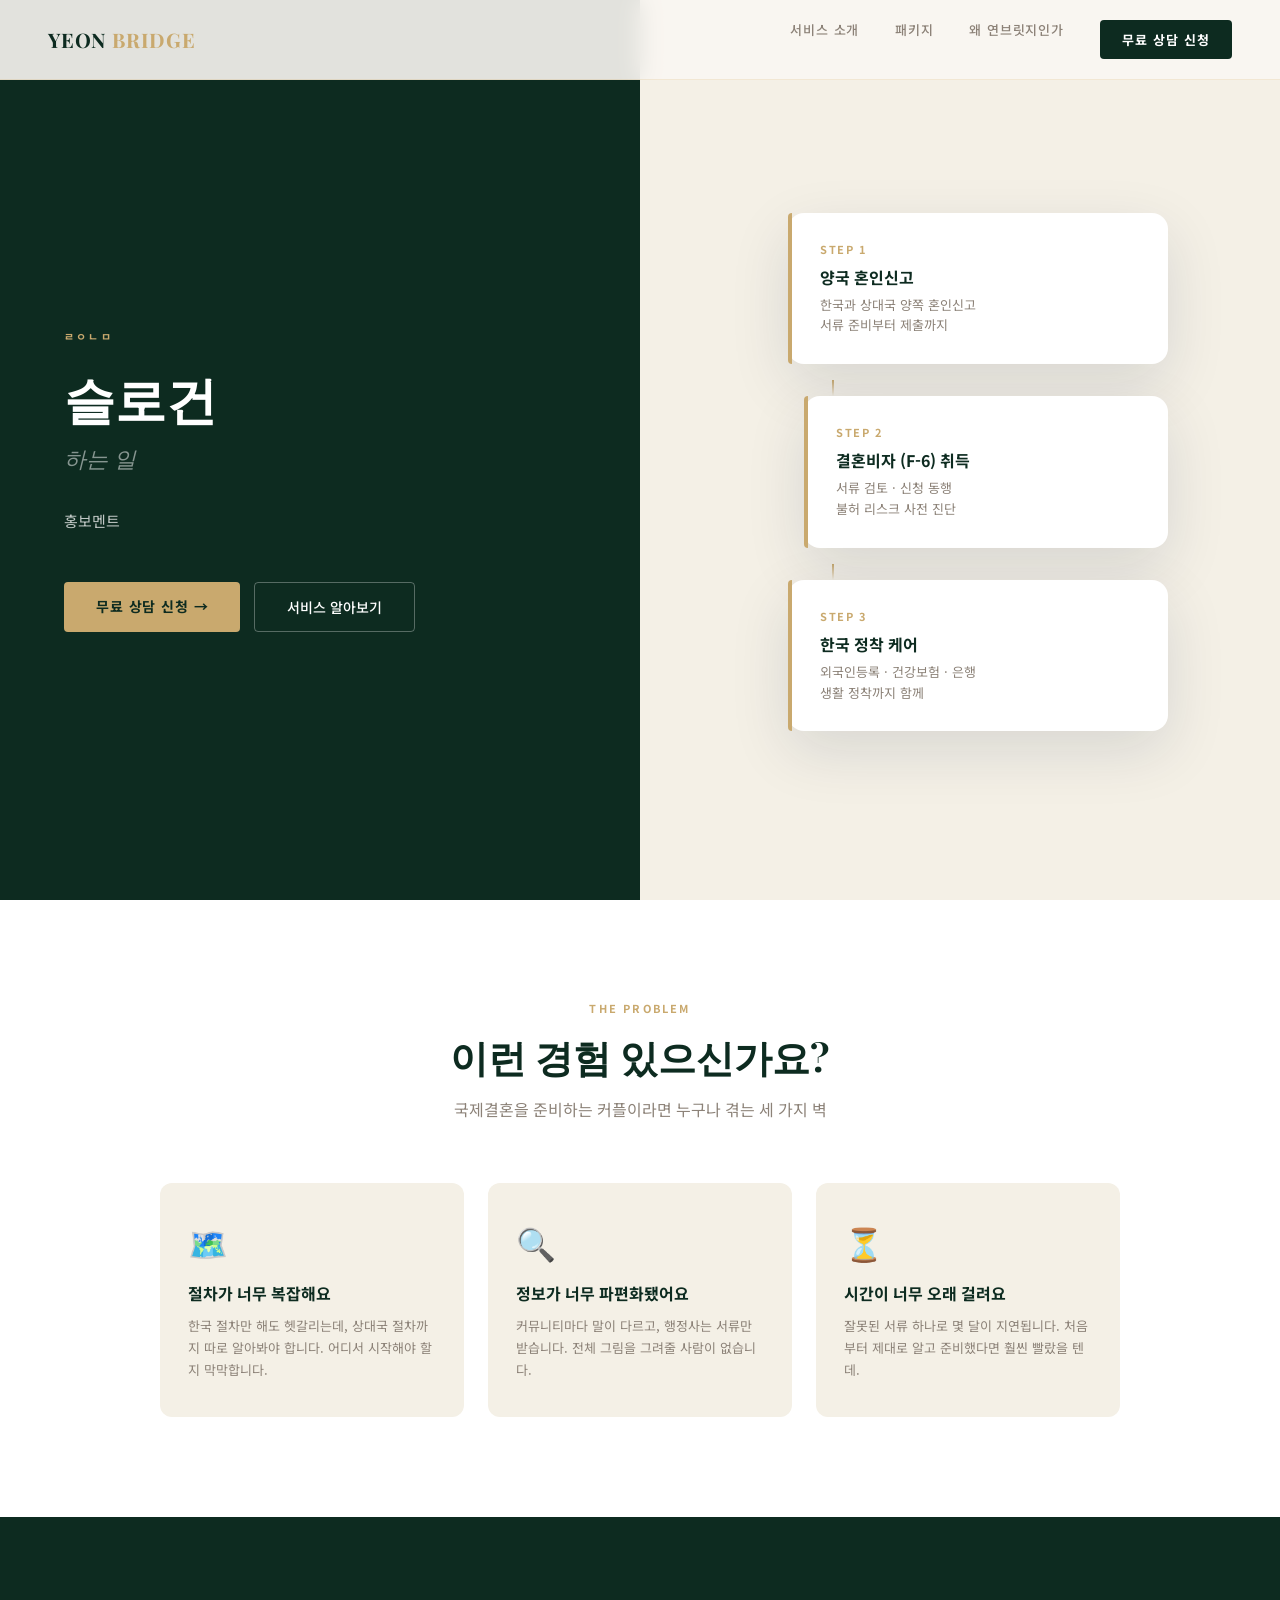
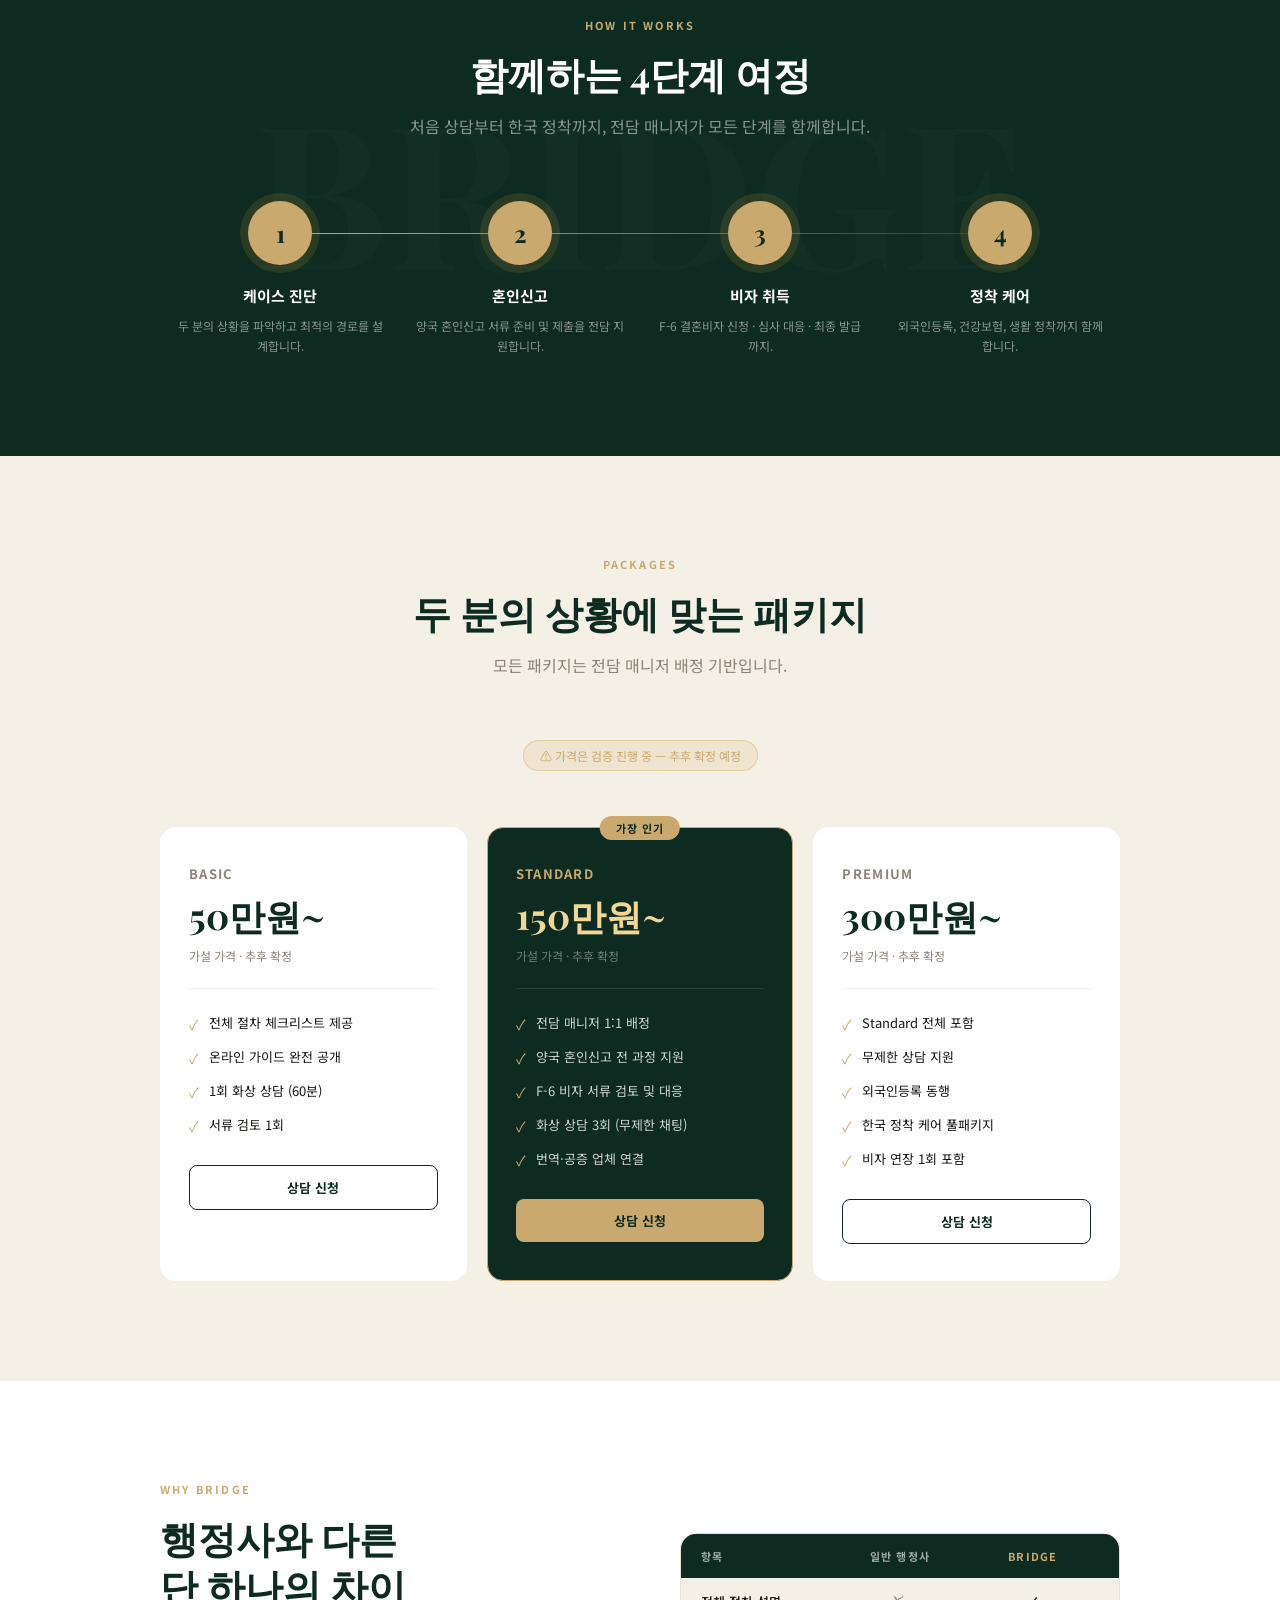
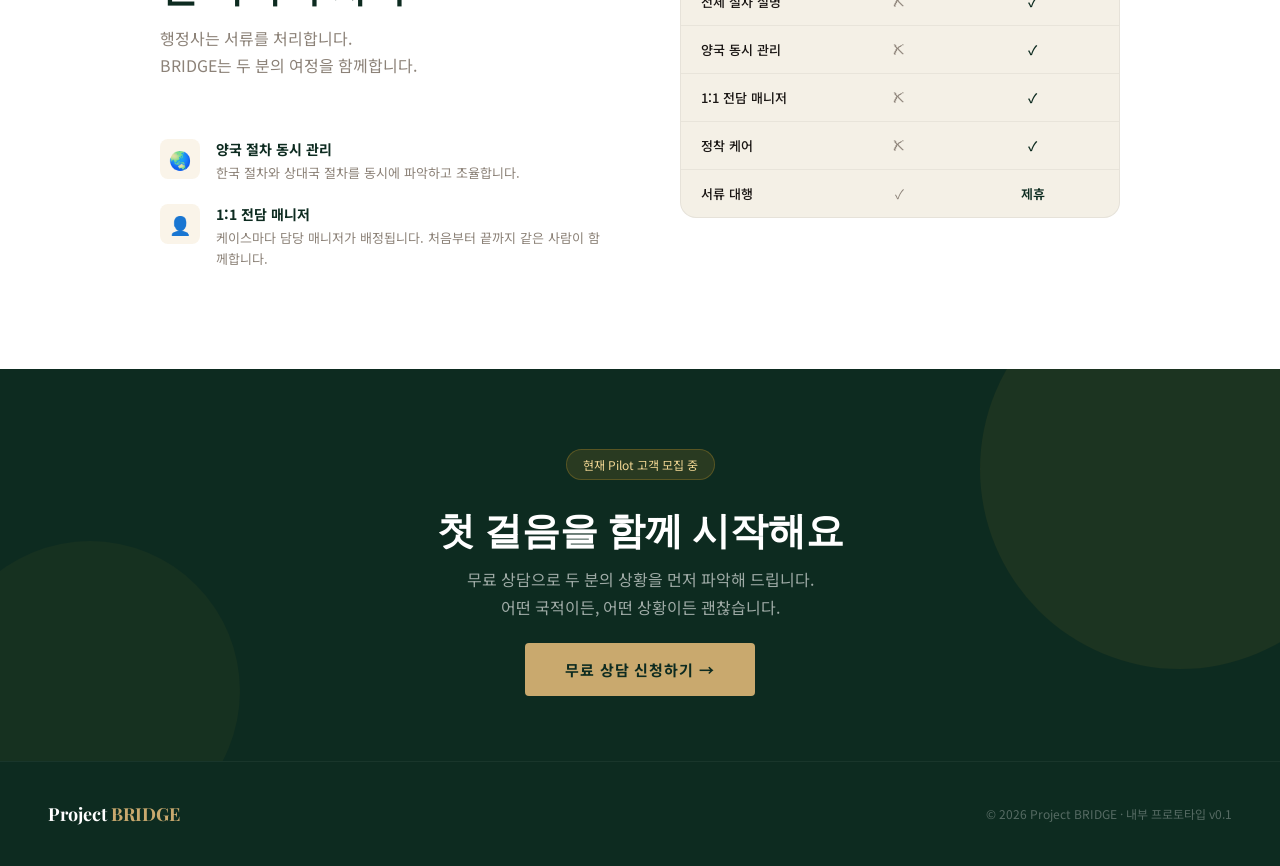
==== index.html @ 75356e78 "Update index.html" ====
<!DOCTYPE html>
<html lang="ko">
<head>
<meta charset="UTF-8">
<meta name="viewport" content="width=device-width, initial-scale=1.0">
<title>Project BRIDGE — 국제커플 결혼 컨시어지</title>
<link rel="preconnect" href="https://fonts.googleapis.com">
<link href="https://fonts.googleapis.com/css2?family=Playfair+Display:ital,wght@0,400;0,700;1,400&family=Noto+Sans+KR:wght@300;400;500;700&display=swap" rel="stylesheet">
<link rel="stylesheet" href="style.css">
</head>
<body>

<!-- NAV -->
<nav>
  <div class="nav-logo">YEON <span>BRIDGE</span></div>
  <div class="nav-links">
    <a href="#how">서비스 소개</a>
    <a href="#packages">패키지</a>
    <a href="#why">왜 연브릿지인가</a>
    <a href="#contact" class="nav-cta">무료 상담 신청</a>
  </div>
</nav>

<!-- HERO -->
<section class="hero">
  <div class="hero-left">
    <div class="hero-eyebrow">ㄹㅇㄴㅁ</div>
    <h1 class="hero-title">
      슬로건<br>
      
    </h1>
    <p class="hero-subtitle">하는 일</p>
    <p class="hero-desc">
      홍보멘트
    </p>
    <div class="hero-btns">
      <a href="#contact" class="btn-primary">무료 상담 신청 →</a>
      <a href="#how" class="btn-secondary">서비스 알아보기</a>
    </div>
  </div>

  <div class="hero-right">
    <div class="hero-visual">
      <div class="card-float fade-up" style="transition-delay:0.3s">
        <div class="card-step">Step 1</div>
        <div class="card-title">양국 혼인신고</div>
        <div class="card-desc">한국과 상대국 양쪽 혼인신고<br>서류 준비부터 제출까지</div>
      </div>
      <div class="connector"></div>
      <div class="card-float fade-up" style="transition-delay:0.5s">
        <div class="card-step">Step 2</div>
        <div class="card-title">결혼비자 (F-6) 취득</div>
        <div class="card-desc">서류 검토 · 신청 동행<br>불허 리스크 사전 진단</div>
      </div>
      <div class="connector"></div>
      <div class="card-float fade-up" style="transition-delay:0.7s">
        <div class="card-step">Step 3</div>
        <div class="card-title">한국 정착 케어</div>
        <div class="card-desc">외국인등록 · 건강보험 · 은행<br>생활 정착까지 함께</div>
      </div>
    </div>
  </div>
</section>

<!-- PAIN POINTS -->
<section class="pain">
  <div class="section-eyebrow">The Problem</div>
  <h2 class="section-title fade-up">이런 경험 있으신가요?</h2>
  <p class="section-sub fade-up">국제결혼을 준비하는 커플이라면 누구나 겪는 세 가지 벽</p>
  <div class="pain-grid">
    <div class="pain-card fade-up">
      <span class="pain-icon">🗺️</span>
      <h3>절차가 너무 복잡해요</h3>
      <p>한국 절차만 해도 헷갈리는데, 상대국 절차까지 따로 알아봐야 합니다. 어디서 시작해야 할지 막막합니다.</p>
    </div>
    <div class="pain-card fade-up" style="transition-delay:0.1s">
      <span class="pain-icon">🔍</span>
      <h3>정보가 너무 파편화됐어요</h3>
      <p>커뮤니티마다 말이 다르고, 행정사는 서류만 받습니다. 전체 그림을 그려줄 사람이 없습니다.</p>
    </div>
    <div class="pain-card fade-up" style="transition-delay:0.2s">
      <span class="pain-icon">⏳</span>
      <h3>시간이 너무 오래 걸려요</h3>
      <p>잘못된 서류 하나로 몇 달이 지연됩니다. 처음부터 제대로 알고 준비했다면 훨씬 빨랐을 텐데.</p>
    </div>
  </div>
</section>

<!-- HOW IT WORKS -->
<section class="how" id="how">
  <div class="how-inner">
    <div class="section-eyebrow" style="text-align:center">How It Works</div>
    <h2 class="section-title fade-up">함께하는 4단계 여정</h2>
    <p class="section-sub fade-up">처음 상담부터 한국 정착까지, 전담 매니저가 모든 단계를 함께합니다.</p>
    <div class="steps">
      <div class="step fade-up">
        <div class="step-num">1</div>
        <h3>케이스 진단</h3>
        <p>두 분의 상황을 파악하고 최적의 경로를 설계합니다.</p>
      </div>
      <div class="step fade-up" style="transition-delay:0.15s">
        <div class="step-num">2</div>
        <h3>혼인신고</h3>
        <p>양국 혼인신고 서류 준비 및 제출을 전담 지원합니다.</p>
      </div>
      <div class="step fade-up" style="transition-delay:0.3s">
        <div class="step-num">3</div>
        <h3>비자 취득</h3>
        <p>F-6 결혼비자 신청 · 심사 대응 · 최종 발급까지.</p>
      </div>
      <div class="step fade-up" style="transition-delay:0.45s">
        <div class="step-num">4</div>
        <h3>정착 케어</h3>
        <p>외국인등록, 건강보험, 생활 정착까지 함께합니다.</p>
      </div>
    </div>
  </div>
</section>

<!-- PACKAGES -->
<section class="packages" id="packages">
  <div class="packages-inner">
    <div class="section-eyebrow" style="text-align:center">Packages</div>
    <h2 class="section-title fade-up">두 분의 상황에 맞는 패키지</h2>
    <p class="section-sub fade-up">모든 패키지는 전담 매니저 배정 기반입니다.</p>
    <div style="text-align:center">
      <span class="pkg-note">⚠️ 가격은 검증 진행 중 — 추후 확정 예정</span>
    </div>
    <div class="pkg-grid">
      <div class="pkg fade-up">
        <div class="pkg-name">Basic</div>
        <div class="pkg-price">50만원~</div>
        <div class="pkg-price-note">가설 가격 · 추후 확정</div>
        <div class="pkg-divider"></div>
        <div class="pkg-feature"><span class="pkg-check">✓</span>전체 절차 체크리스트 제공</div>
        <div class="pkg-feature"><span class="pkg-check">✓</span>온라인 가이드 완전 공개</div>
        <div class="pkg-feature"><span class="pkg-check">✓</span>1회 화상 상담 (60분)</div>
        <div class="pkg-feature"><span class="pkg-check">✓</span>서류 검토 1회</div>
        <a href="#contact" class="pkg-cta pkg-cta-outline">상담 신청</a>
      </div>

      <div class="pkg featured fade-up" style="transition-delay:0.1s">
        <div class="pkg-badge">가장 인기</div>
        <div class="pkg-name">Standard</div>
        <div class="pkg-price" style="color:var(--gold-light)">150만원~</div>
        <div class="pkg-price-note">가설 가격 · 추후 확정</div>
        <div class="pkg-divider"></div>
        <div class="pkg-feature"><span class="pkg-check">✓</span>전담 매니저 1:1 배정</div>
        <div class="pkg-feature"><span class="pkg-check">✓</span>양국 혼인신고 전 과정 지원</div>
        <div class="pkg-feature"><span class="pkg-check">✓</span>F-6 비자 서류 검토 및 대응</div>
        <div class="pkg-feature"><span class="pkg-check">✓</span>화상 상담 3회 (무제한 채팅)</div>
        <div class="pkg-feature"><span class="pkg-check">✓</span>번역·공증 업체 연결</div>
        <a href="#contact" class="pkg-cta pkg-cta-solid">상담 신청</a>
      </div>

      <div class="pkg fade-up" style="transition-delay:0.2s">
        <div class="pkg-name">Premium</div>
        <div class="pkg-price">300만원~</div>
        <div class="pkg-price-note">가설 가격 · 추후 확정</div>
        <div class="pkg-divider"></div>
        <div class="pkg-feature"><span class="pkg-check">✓</span>Standard 전체 포함</div>
        <div class="pkg-feature"><span class="pkg-check">✓</span>무제한 상담 지원</div>
        <div class="pkg-feature"><span class="pkg-check">✓</span>외국인등록 동행</div>
        <div class="pkg-feature"><span class="pkg-check">✓</span>한국 정착 케어 풀패키지</div>
        <div class="pkg-feature"><span class="pkg-check">✓</span>비자 연장 1회 포함</div>
        <a href="#contact" class="pkg-cta pkg-cta-outline">상담 신청</a>
      </div>
    </div>
  </div>
</section>

<!-- WHY BRIDGE -->
<section class="why" id="why">
  <div class="why-inner">
    <div class="why-text">
      <div class="section-eyebrow">Why BRIDGE</div>
      <h2 class="section-title fade-up">행정사와 다른<br>단 하나의 차이</h2>
      <p class="section-sub fade-up">행정사는 서류를 처리합니다.<br>BRIDGE는 두 분의 여정을 함께합니다.</p>
      <div class="why-points">
        <div class="why-point fade-up">

          <div>
            <h4></h4>
            <p></p>
          </div>
        </div>
        <div class="why-point fade-up" style="transition-delay:0.1s">
          <div class="why-point-icon">🌏</div>
          <div>
            <h4>양국 절차 동시 관리</h4>
            <p>한국 절차와 상대국 절차를 동시에 파악하고 조율합니다.</p>
          </div>
        </div>
        <div class="why-point fade-up" style="transition-delay:0.2s">
          <div class="why-point-icon">👤</div>
          <div>
            <h4>1:1 전담 매니저</h4>
            <p>케이스마다 담당 매니저가 배정됩니다. 처음부터 끝까지 같은 사람이 함께합니다.</p>
          </div>
        </div>
      </div>
    </div>

    <div class="why-visual fade-up">
      <div class="compare-table">
        <div class="compare-header">
          <span>항목</span>
          <span>일반 행정사</span>
          <span>BRIDGE</span>
        </div>
        <div class="compare-row">
          <span>전체 절차 설명</span>
          <span class="icon-no">✗</span>
          <span class="icon-yes">✓</span>
        </div>
        <div class="compare-row">
          <span>양국 동시 관리</span>
          <span class="icon-no">✗</span>
          <span class="icon-yes">✓</span>
        </div>
        <div class="compare-row">
          <span>1:1 전담 매니저</span>
          <span class="icon-no">✗</span>
          <span class="icon-yes">✓</span>
        </div>
        <div class="compare-row">
          <span>정착 케어</span>
          <span class="icon-no">✗</span>
          <span class="icon-yes">✓</span>
        </div>
        <div class="compare-row">
          <span>서류 대행</span>
          <span class="icon-yes">✓</span>
          <span class="icon-partial">제휴</span>
        </div>

        </div>
      </div>
    </div>
  </div>
</section>

<!-- CTA BANNER -->
<section class="cta-banner" id="contact">
  <span class="cta-note">현재 Pilot 고객 모집 중</span>
  <h2 class="section-title fade-up">첫 걸음을 함께 시작해요</h2>
  <p class="section-sub fade-up" style="margin-bottom:36px">무료 상담으로 두 분의 상황을 먼저 파악해 드립니다.<br>어떤 국적이든, 어떤 상황이든 괜찮습니다.</p>
  <a href="ai.html" class="btn-primary">무료 상담 신청하기 →</a>
</section>

<!-- FOOTER -->
<footer>
  <div class="footer-logo">Project <span>BRIDGE</span></div>
  <div class="footer-copy">© 2026 Project BRIDGE · 내부 프로토타입 v0.1</div>
</footer>

<script src="main.js"></script>
</body>
</html>
---- style.css ----
:root {
  --navy: #0D2B20;
  --blue: #1A4B8C;
  --gold: #C9A96E;
  --gold-light: #F2D794;
  --cream: #F4F0E6;
  --warm-gray: #8C8278;
  --text: #1A1614;
  --white: #FFFFFF;
}

*, *::before, *::after { margin: 0; padding: 0; box-sizing: border-box; }

html { scroll-behavior: smooth; }

body {
  font-family: 'Noto Sans KR', sans-serif;
  background: var(--cream);
  color: var(--text);
  overflow-x: hidden;
}

/* ── NAV ─────────────────────────────────────── */
nav {
  position: fixed; top: 0; left: 0; right: 0; z-index: 100;
  display: flex; align-items: center; justify-content: space-between;
  padding: 20px 48px;
  background: rgba(250,247,242,0.9);
  backdrop-filter: blur(12px);
  border-bottom: 1px solid rgba(200,149,42,0.15);
  animation: fadeDown 0.8s ease both;
}
.nav-logo {
  font-family: 'Playfair Display', serif;
  font-size: 20px;
  font-weight: 700;
  color: var(--navy);
  letter-spacing: 0.04em;
}
.nav-logo span { color: var(--gold); }
.nav-links { display: flex; gap: 36px; }
.nav-links a {
  font-size: 13px;
  font-weight: 500;
  color: var(--warm-gray);
  text-decoration: none;
  letter-spacing: 0.06em;
  transition: color 0.2s;
}
.nav-links a:hover { color: var(--navy); }
.nav-cta {
  background: var(--navy);
  color: var(--white) !important;
  padding: 10px 22px;
  border-radius: 4px;
  font-size: 13px !important;
  font-weight: 700 !important;
  letter-spacing: 0.08em !important;
  text-decoration: none;
  transition: background 0.2s, transform 0.2s !important;
}
.nav-cta:hover { background: var(--blue) !important; transform: translateY(-1px); }

/* ── HERO ─────────────────────────────────────── */
.hero {
  min-height: 100vh;
  display: grid;
  grid-template-columns: 1fr 1fr;
  position: relative;
  overflow: hidden;
}
.hero-left {
  background: var(--navy);
  padding: 140px 64px 80px;
  display: flex;
  flex-direction: column;
  justify-content: center;
  position: relative;
  animation: fadeLeft 1s ease 0.2s both;
}
.hero-left::after {
  content: '';
  position: absolute;
  top: 0; bottom: 0; right: -60px;
  width: 120px;
  background: var(--navy);
  clip-path: polygon(0 0, 0 100%, 50% 100%, 100% 50%, 50% 0);
  z-index: 2;
}
.hero-eyebrow {
  font-size: 11px;
  font-weight: 700;
  letter-spacing: 0.2em;
  color: var(--gold);
  text-transform: uppercase;
  margin-bottom: 24px;
}
.hero-title {
  font-family: 'Playfair Display', serif;
  font-size: clamp(36px, 4vw, 54px);
  font-weight: 700;
  color: var(--white);
  line-height: 1.2;
  margin-bottom: 12px;
}
.hero-title em { font-style: italic; color: var(--gold-light); }
.hero-subtitle {
  font-family: 'Playfair Display', serif;
  font-size: clamp(16px, 2vw, 22px);
  font-style: italic;
  color: rgba(255,255,255,0.5);
  margin-bottom: 32px;
  line-height: 1.5;
}
.hero-desc {
  font-size: 15px;
  color: rgba(255,255,255,0.75);
  line-height: 1.8;
  max-width: 420px;
  margin-bottom: 48px;
}
.hero-btns { display: flex; gap: 14px; flex-wrap: wrap; }
.btn-primary {
  background: var(--gold);
  color: var(--navy);
  padding: 14px 32px;
  border-radius: 4px;
  font-size: 14px;
  font-weight: 700;
  letter-spacing: 0.06em;
  text-decoration: none;
  transition: background 0.2s, transform 0.2s;
}
.btn-primary:hover { background: var(--gold-light); transform: translateY(-2px); }
.btn-secondary {
  border: 1px solid rgba(255,255,255,0.3);
  color: var(--white);
  padding: 14px 32px;
  border-radius: 4px;
  font-size: 14px;
  font-weight: 500;
  text-decoration: none;
  transition: border-color 0.2s, background 0.2s;
}
.btn-secondary:hover { border-color: var(--gold); background: rgba(200,149,42,0.08); }
.hero-right {
  background: var(--cream);
  display: flex;
  align-items: center;
  justify-content: center;
  padding: 140px 64px 80px 100px;
  position: relative;
  animation: fadeRight 1s ease 0.4s both;
}
.hero-visual { position: relative; width: 100%; max-width: 380px; }
.card-float {
  background: var(--white);
  border-radius: 16px;
  padding: 28px 32px;
  box-shadow: 0 20px 60px rgba(15,36,64,0.12);
  margin-bottom: 16px;
  position: relative;
}
.card-float::before {
  content: '';
  position: absolute;
  left: 0; top: 0; bottom: 0;
  width: 4px;
  border-radius: 16px 0 0 16px;
  background: var(--gold);
}
.card-step {
  font-size: 11px;
  font-weight: 700;
  letter-spacing: 0.15em;
  color: var(--gold);
  text-transform: uppercase;
  margin-bottom: 8px;
}
.card-title { font-size: 16px; font-weight: 700; color: var(--navy); margin-bottom: 6px; }
.card-desc { font-size: 13px; color: var(--warm-gray); line-height: 1.6; }
.card-float:nth-child(2) { margin-left: 32px; }
.card-float:nth-child(3) { margin-left: 16px; }
.connector {
  width: 2px; height: 16px;
  background: linear-gradient(to bottom, var(--gold), transparent);
  margin: 0 0 0 44px;
}

/* ── PAIN ─────────────────────────────────────── */
.pain { background: var(--white); padding: 100px 48px; text-align: center; }
.section-eyebrow {
  font-size: 11px;
  font-weight: 700;
  letter-spacing: 0.2em;
  color: var(--gold);
  text-transform: uppercase;
  margin-bottom: 16px;
}
.section-title {
  font-family: 'Playfair Display', serif;
  font-size: clamp(28px, 3vw, 42px);
  font-weight: 700;
  color: var(--navy);
  margin-bottom: 16px;
  line-height: 1.25;
}
.section-sub {
  font-size: 16px;
  color: var(--warm-gray);
  max-width: 560px;
  margin: 0 auto 60px;
  line-height: 1.7;
}
.pain-grid {
  display: grid;
  grid-template-columns: repeat(3, 1fr);
  gap: 24px;
  max-width: 960px;
  margin: 0 auto;
}
.pain-card {
  background: var(--cream);
  border-radius: 12px;
  padding: 36px 28px;
  text-align: left;
  position: relative;
  overflow: hidden;
  transition: transform 0.3s, box-shadow 0.3s;
}
.pain-card:hover { transform: translateY(-4px); box-shadow: 0 16px 40px rgba(15,36,64,0.1); }
.pain-icon { font-size: 32px; margin-bottom: 16px; display: block; }
.pain-card h3 { font-size: 16px; font-weight: 700; color: var(--navy); margin-bottom: 10px; }
.pain-card p { font-size: 13px; color: var(--warm-gray); line-height: 1.7; }

/* ── HOW ─────────────────────────────────────── */
.how { background: var(--navy); padding: 100px 48px; position: relative; overflow: hidden; }
.how::before {
  content: 'BRIDGE';
  position: absolute;
  font-family: 'Playfair Display', serif;
  font-size: 200px;
  font-weight: 700;
  color: rgba(255,255,255,0.025);
  top: 50%; left: 50%;
  transform: translate(-50%, -50%);
  white-space: nowrap;
  pointer-events: none;
}
.how-inner { max-width: 960px; margin: 0 auto; }
.how .section-eyebrow { color: var(--gold); }
.how .section-title { color: var(--white); text-align: center; }
.how .section-sub { color: rgba(255,255,255,0.5); text-align: center; }
.steps {
  display: grid;
  grid-template-columns: repeat(4, 1fr);
  gap: 0;
  position: relative;
  margin-top: 60px;
}
.steps::before {
  content: '';
  position: absolute;
  top: 32px;
  left: calc(12.5% + 20px);
  right: calc(12.5% + 20px);
  height: 1px;
  background: linear-gradient(to right, var(--gold), rgba(200,149,42,0.2));
}
.step { text-align: center; padding: 0 16px; position: relative; }
.step-num {
  width: 64px; height: 64px;
  border-radius: 50%;
  background: var(--gold);
  color: var(--navy);
  font-family: 'Playfair Display', serif;
  font-size: 24px;
  font-weight: 700;
  display: flex; align-items: center; justify-content: center;
  margin: 0 auto 20px;
  position: relative; z-index: 1;
  box-shadow: 0 0 0 8px rgba(200,149,42,0.15);
}
.step h3 { font-size: 15px; font-weight: 700; color: var(--white); margin-bottom: 10px; }
.step p { font-size: 12px; color: rgba(255,255,255,0.5); line-height: 1.7; }

/* ── PACKAGES ─────────────────────────────────── */
.packages { background: var(--cream); padding: 100px 48px; }
.packages-inner { max-width: 960px; margin: 0 auto; }
.packages .section-title { text-align: center; }
.packages .section-sub { text-align: center; }
.pkg-note {
  display: inline-block;
  background: rgba(200,149,42,0.12);
  border: 1px solid rgba(200,149,42,0.3);
  color: var(--gold);
  font-size: 12px;
  padding: 6px 16px;
  border-radius: 100px;
  margin-bottom: 40px;
}
.pkg-grid { display: grid; grid-template-columns: repeat(3, 1fr); gap: 20px; margin-top: 16px; }
.pkg {
  background: var(--white);
  border-radius: 16px;
  padding: 36px 28px;
  position: relative;
  border: 1.5px solid transparent;
  transition: transform 0.3s, box-shadow 0.3s;
}
.pkg:hover { transform: translateY(-4px); box-shadow: 0 20px 48px rgba(15,36,64,0.1); }
.pkg.featured { border-color: var(--gold); background: var(--navy); }
.pkg-badge {
  position: absolute; top: -12px; left: 50%; transform: translateX(-50%);
  background: var(--gold); color: var(--navy);
  font-size: 11px; font-weight: 700; letter-spacing: 0.1em;
  padding: 4px 16px; border-radius: 100px;
}
.pkg-name { font-size: 13px; font-weight: 700; letter-spacing: 0.1em; text-transform: uppercase; color: var(--warm-gray); margin-bottom: 8px; }
.pkg.featured .pkg-name { color: var(--gold); }
.pkg-price { font-family: 'Playfair Display', serif; font-size: 36px; font-weight: 700; color: var(--navy); margin-bottom: 4px; }
.pkg.featured .pkg-price { color: var(--white); }
.pkg-price-note { font-size: 12px; color: var(--warm-gray); margin-bottom: 24px; }
.pkg.featured .pkg-price-note { color: rgba(255,255,255,0.4); }
.pkg-divider { height: 1px; background: rgba(0,0,0,0.06); margin-bottom: 24px; }
.pkg.featured .pkg-divider { background: rgba(255,255,255,0.1); }
.pkg-feature { display: flex; align-items: flex-start; gap: 10px; margin-bottom: 12px; font-size: 13px; color: var(--text); line-height: 1.5; }
.pkg.featured .pkg-feature { color: rgba(255,255,255,0.8); }
.pkg-check { color: var(--gold); font-size: 14px; flex-shrink: 0; margin-top: 1px; }
.pkg-cta {
  display: block; text-align: center; margin-top: 28px; padding: 12px;
  border-radius: 8px; font-size: 13px; font-weight: 700; text-decoration: none; transition: 0.2s;
}
.pkg-cta-outline { border: 1.5px solid var(--navy); color: var(--navy); }
.pkg-cta-outline:hover { background: var(--navy); color: var(--white); }
.pkg-cta-solid { background: var(--gold); color: var(--navy); }
.pkg-cta-solid:hover { background: var(--gold-light); }

/* ── WHY ─────────────────────────────────────── */
.why { background: var(--white); padding: 100px 48px; }
.why-inner { max-width: 960px; margin: 0 auto; display: grid; grid-template-columns: 1fr 1fr; gap: 80px; align-items: center; }
.why-text .section-title { text-align: left; margin-bottom: 16px; }
.why-text .section-sub { text-align: left; margin: 0 0 36px; }
.why-points { display: flex; flex-direction: column; gap: 20px; }
.why-point { display: flex; gap: 16px; align-items: flex-start; }
.why-point-icon {
  width: 40px; height: 40px; border-radius: 8px;
  background: rgba(200,149,42,0.1);
  display: flex; align-items: center; justify-content: center;
  font-size: 18px; flex-shrink: 0;
}
.why-point h4 { font-size: 14px; font-weight: 700; color: var(--navy); margin-bottom: 4px; }
.why-point p { font-size: 13px; color: var(--warm-gray); line-height: 1.6; }
.compare-table { background: var(--cream); border-radius: 16px; overflow: hidden; border: 1px solid rgba(0,0,0,0.06); }
.compare-header { display: grid; grid-template-columns: 1fr 1fr 1fr; background: var(--navy); padding: 14px 20px; }
.compare-header span { font-size: 11px; font-weight: 700; letter-spacing: 0.1em; text-transform: uppercase; color: rgba(255,255,255,0.6); text-align: center; }
.compare-header span:first-child { text-align: left; }
.compare-header span:last-child { color: var(--gold); }
.compare-row { display: grid; grid-template-columns: 1fr 1fr 1fr; padding: 14px 20px; border-bottom: 1px solid rgba(0,0,0,0.05); font-size: 13px; transition: background 0.2s; }
.compare-row:hover { background: rgba(200,149,42,0.04); }
.compare-row:last-child { border-bottom: none; }
.compare-row span { text-align: center; color: var(--warm-gray); }
.compare-row span:first-child { text-align: left; color: var(--text); font-weight: 500; }
.compare-row span:last-child { color: var(--navy); font-weight: 600; }
.icon-yes { color: #16A34A; }
.icon-no { color: #DC2626; }
.icon-partial { color: var(--gold); }

/* ── CTA BANNER ─────────────────────────────── */
.cta-banner {
  background: linear-gradient(135deg, var(--navy) 0%, var(--navy) 100%);
  padding: 80px 48px; text-align: center;
  position: relative; overflow: hidden;
}
.cta-banner::before {
  content: '';
  position: absolute; top: -100px; right: -100px;
  width: 400px; height: 400px; border-radius: 50%;
  background: rgba(200,149,42,0.08);
}
.cta-banner::after {
  content: '';
  position: absolute; bottom: -80px; left: -60px;
  width: 300px; height: 300px; border-radius: 50%;
  background: rgba(200,149,42,0.05);
}
.cta-banner .section-title { color: var(--white); margin-bottom: 14px; }
.cta-banner .section-sub { color: rgba(255,255,255,0.6); }
.cta-note {
  display: inline-block;
  background: rgba(200,149,42,0.15);
  border: 1px solid rgba(200,149,42,0.3);
  color: var(--gold-light);
  font-size: 12px; padding: 6px 16px; border-radius: 100px; margin-bottom: 24px;
}
.cta-banner .btn-primary { font-size: 15px; padding: 16px 40px; position: relative; z-index: 1; }

/* ── FOOTER ─────────────────────────────────── */
footer {
  background: var(--navy); padding: 40px 48px;
  display: flex; align-items: center; justify-content: space-between;
  border-top: 1px solid rgba(255,255,255,0.05);
}
.footer-logo { font-family: 'Playfair Display', serif; font-size: 18px; font-weight: 700; color: var(--white); }
.footer-logo span { color: var(--gold); }
.footer-copy { font-size: 12px; color: rgba(255,255,255,0.3); }

/* ── ANIMATIONS ─────────────────────────────── */
@keyframes fadeDown {
  from { opacity: 0; transform: translateY(-16px); }
  to { opacity: 1; transform: translateY(0); }
}
@keyframes fadeLeft {
  from { opacity: 0; transform: translateX(-24px); }
  to { opacity: 1; transform: translateX(0); }
}
@keyframes fadeRight {
  from { opacity: 0; transform: translateX(24px); }
  to { opacity: 1; transform: translateX(0); }
}
.fade-up {
  opacity: 0;
  transform: translateY(24px);
  transition: opacity 0.7s ease, transform 0.7s ease;
}
.fade-up.visible { opacity: 1; transform: translateY(0); }

/* ── RESPONSIVE ─────────────────────────────── */
@media (max-width: 900px) {
  nav { padding: 16px 24px; }
  .nav-links { display: none; }
  .hero { grid-template-columns: 1fr; }
  .hero-left { padding: 120px 32px 60px; }
  .hero-left::after { display: none; }
  .hero-right { padding: 40px 32px 60px; }
  .pain-grid, .pkg-grid { grid-template-columns: 1fr; }
  .steps { grid-template-columns: 1fr 1fr; gap: 32px; }
  .steps::before { display: none; }
  .why-inner { grid-template-columns: 1fr; gap: 48px; }
  footer { flex-direction: column; gap: 12px; text-align: center; }
}
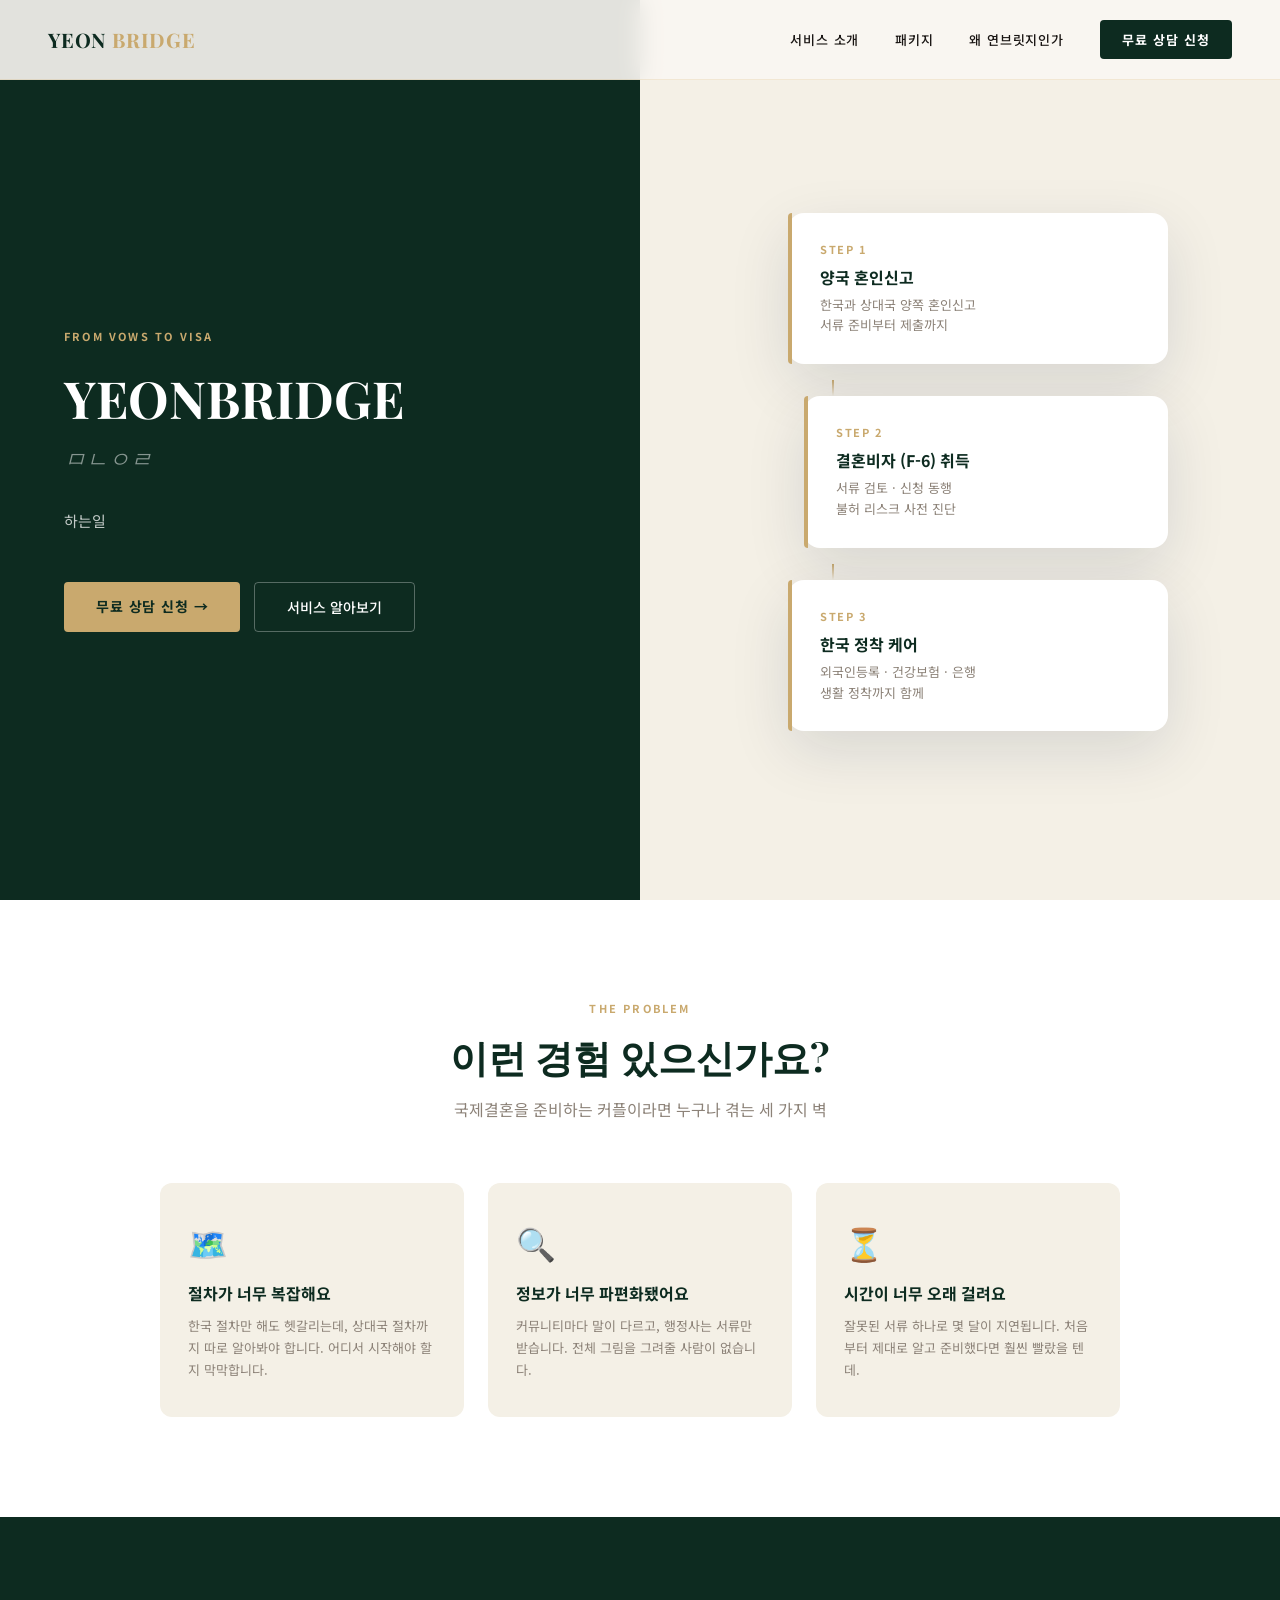
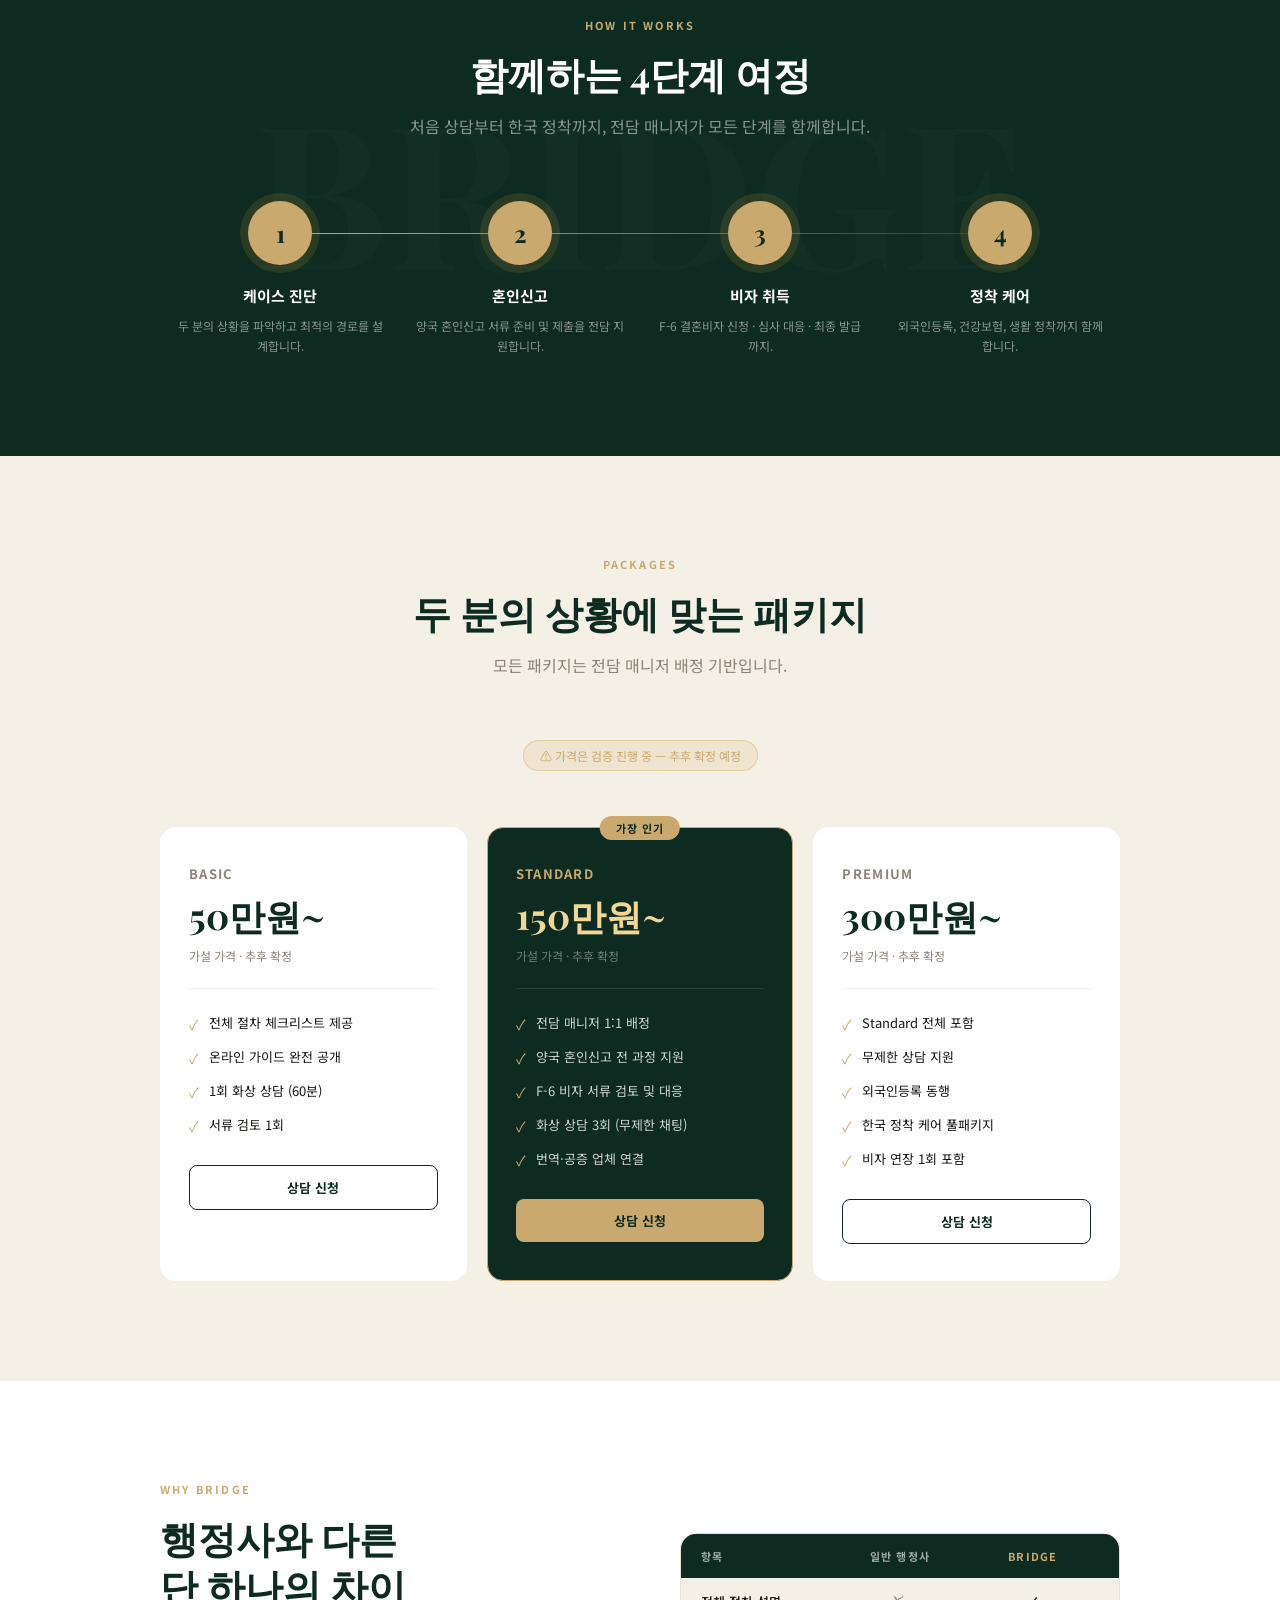
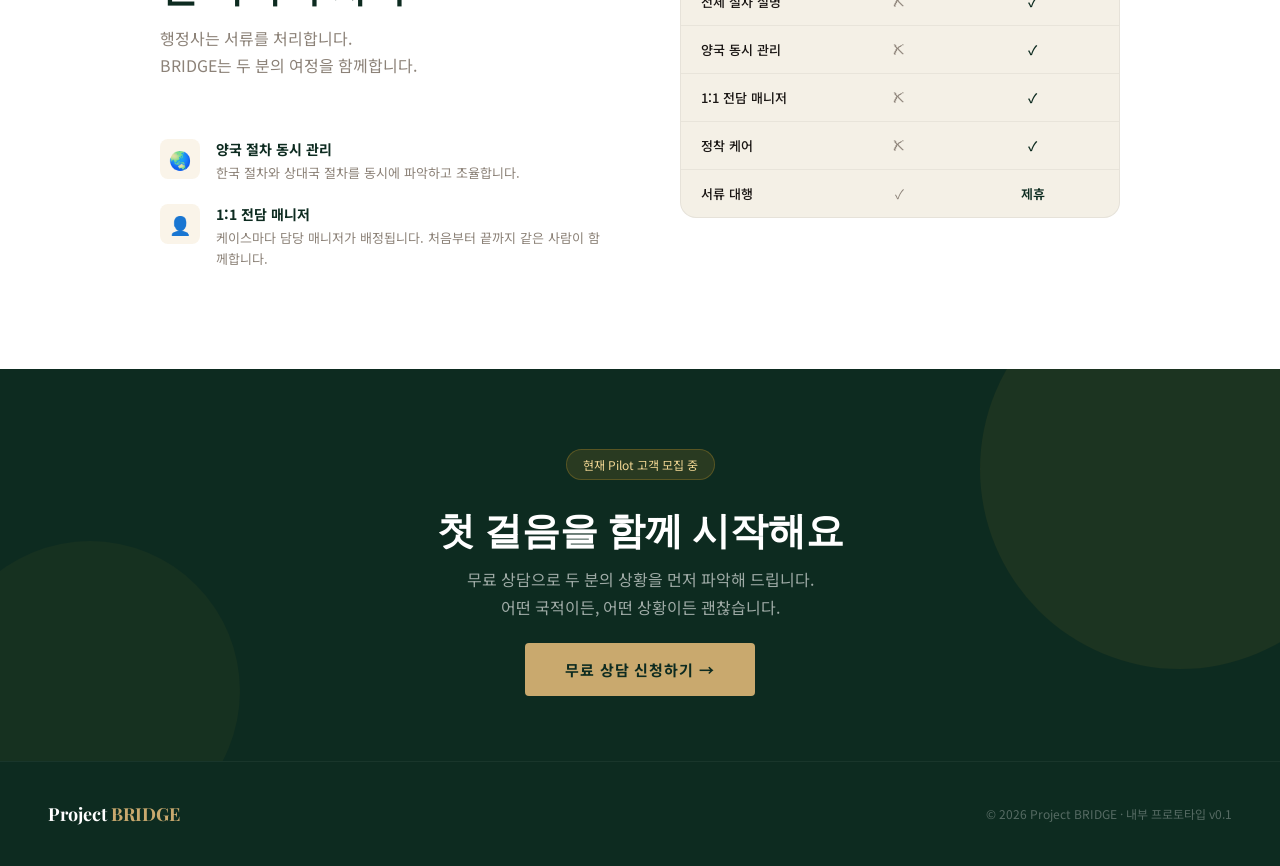
==== commit 7b287251: "Update index.html" ====
--- a/index.html
+++ b/index.html
@@ -24,14 +24,14 @@
 <!-- HERO -->
 <section class="hero">
   <div class="hero-left">
-    <div class="hero-eyebrow">ㄹㅇㄴㅁ</div>
+    <div class="hero-eyebrow">from Vows to Visa</div>
     <h1 class="hero-title">
-      슬로건<br>
+      YEONBRIDGE<br>
       
     </h1>
-    <p class="hero-subtitle">하는 일</p>
+    <p class="hero-subtitle">ㅁㄴㅇㄹ</p>
     <p class="hero-desc">
-      홍보멘트
+      하는일
     </p>
     <div class="hero-btns">
       <a href="#contact" class="btn-primary">무료 상담 신청 →</a>
@@ -245,7 +245,7 @@
   <span class="cta-note">현재 Pilot 고객 모집 중</span>
   <h2 class="section-title fade-up">첫 걸음을 함께 시작해요</h2>
   <p class="section-sub fade-up" style="margin-bottom:36px">무료 상담으로 두 분의 상황을 먼저 파악해 드립니다.<br>어떤 국적이든, 어떤 상황이든 괜찮습니다.</p>
-  <a href="ai.html" class="btn-primary">무료 상담 신청하기 →</a>
+  <a href="navigator.html" class="btn-primary">무료 상담 신청하기 →</a>
 </section>
 
 <!-- FOOTER -->
--- a/style.css
+++ b/style.css
@@ -38,11 +38,15 @@
   letter-spacing: 0.04em;
 }
 .nav-logo span { color: var(--gold); }
-.nav-links { display: flex; gap: 36px; }
+.nav-links {
+  display: flex;
+  gap: 36px;
+  align-items: center;
+}
 .nav-links a {
   font-size: 13px;
   font-weight: 500;
-  color: var(--warm-gray);
+  color: var(--text);
   text-decoration: none;
   letter-spacing: 0.06em;
   transition: color 0.2s;
@@ -59,7 +63,7 @@
   text-decoration: none;
   transition: background 0.2s, transform 0.2s !important;
 }
-.nav-cta:hover { background: var(--blue) !important; transform: translateY(-1px); }
+.nav-cta:hover { background: var(--navy) !important; transform: translateY(-1px); }
 
 /* ── HERO ─────────────────────────────────────── */
 .hero {
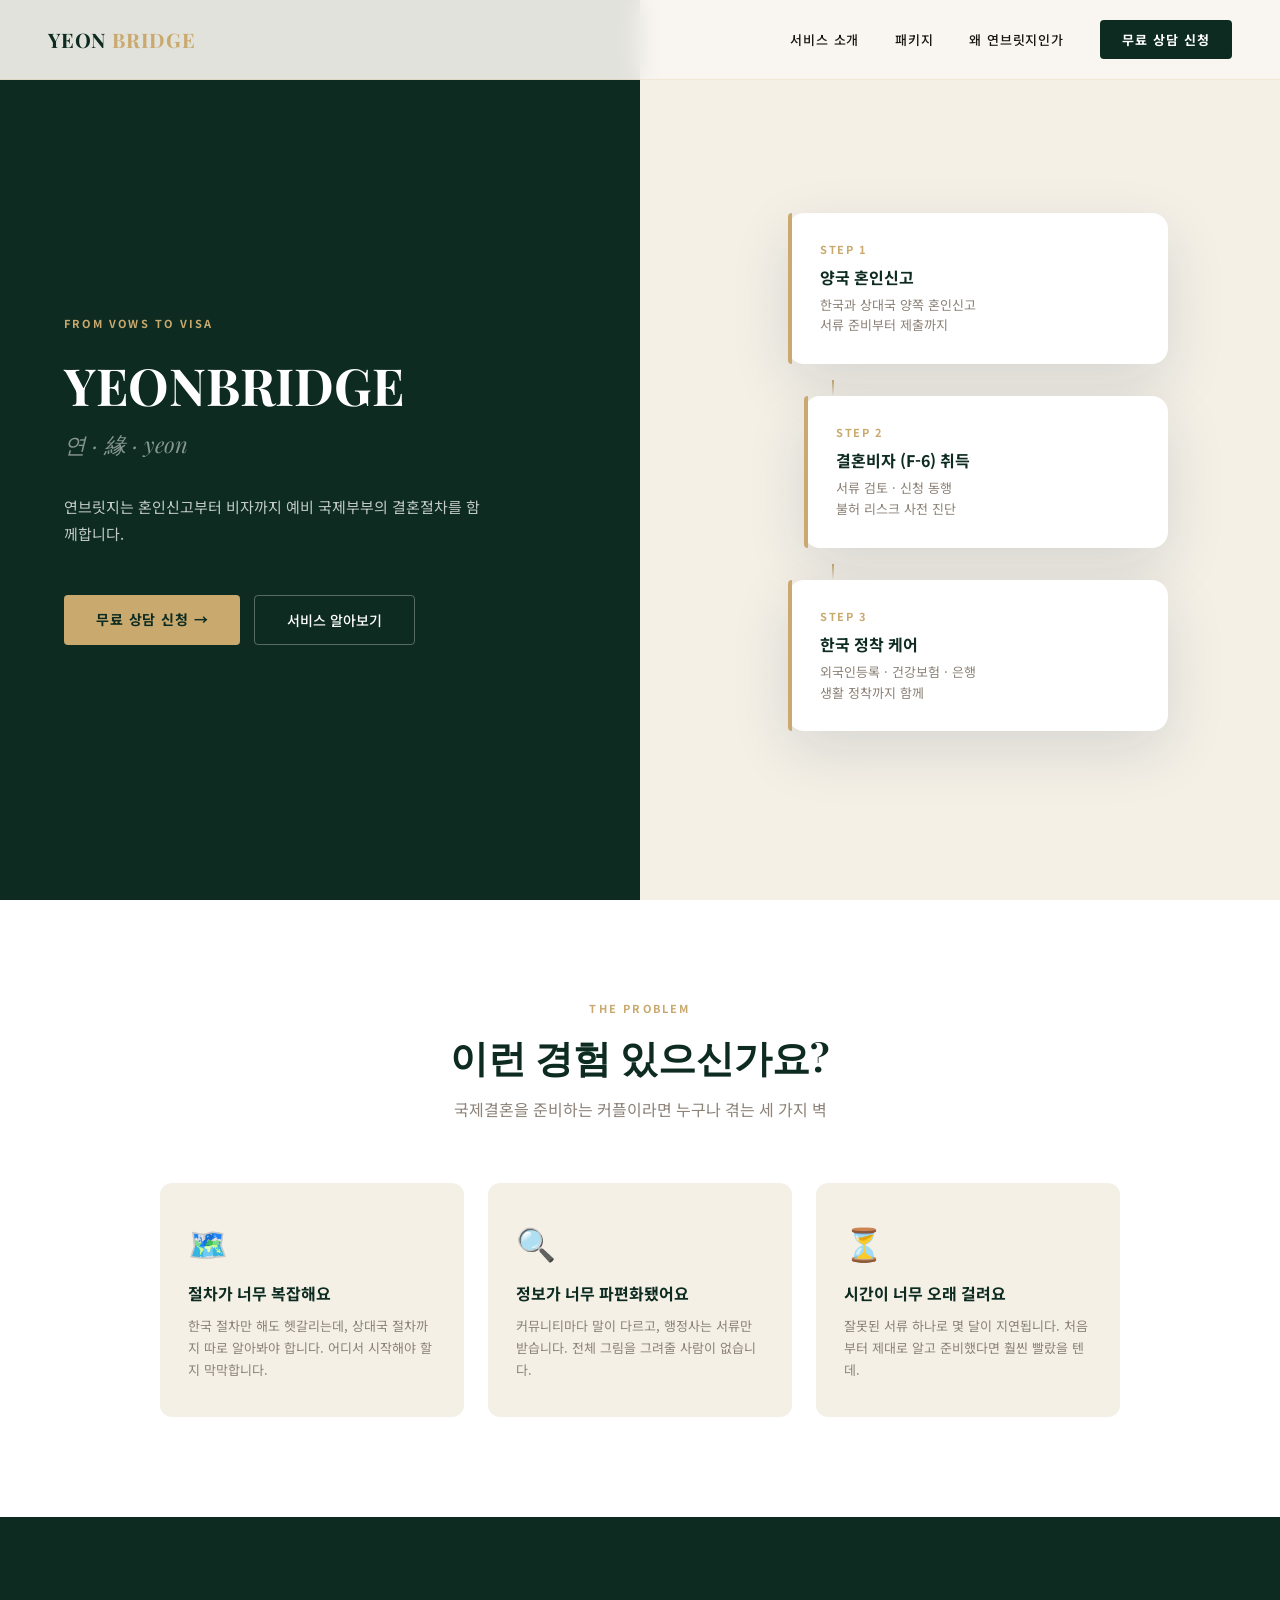
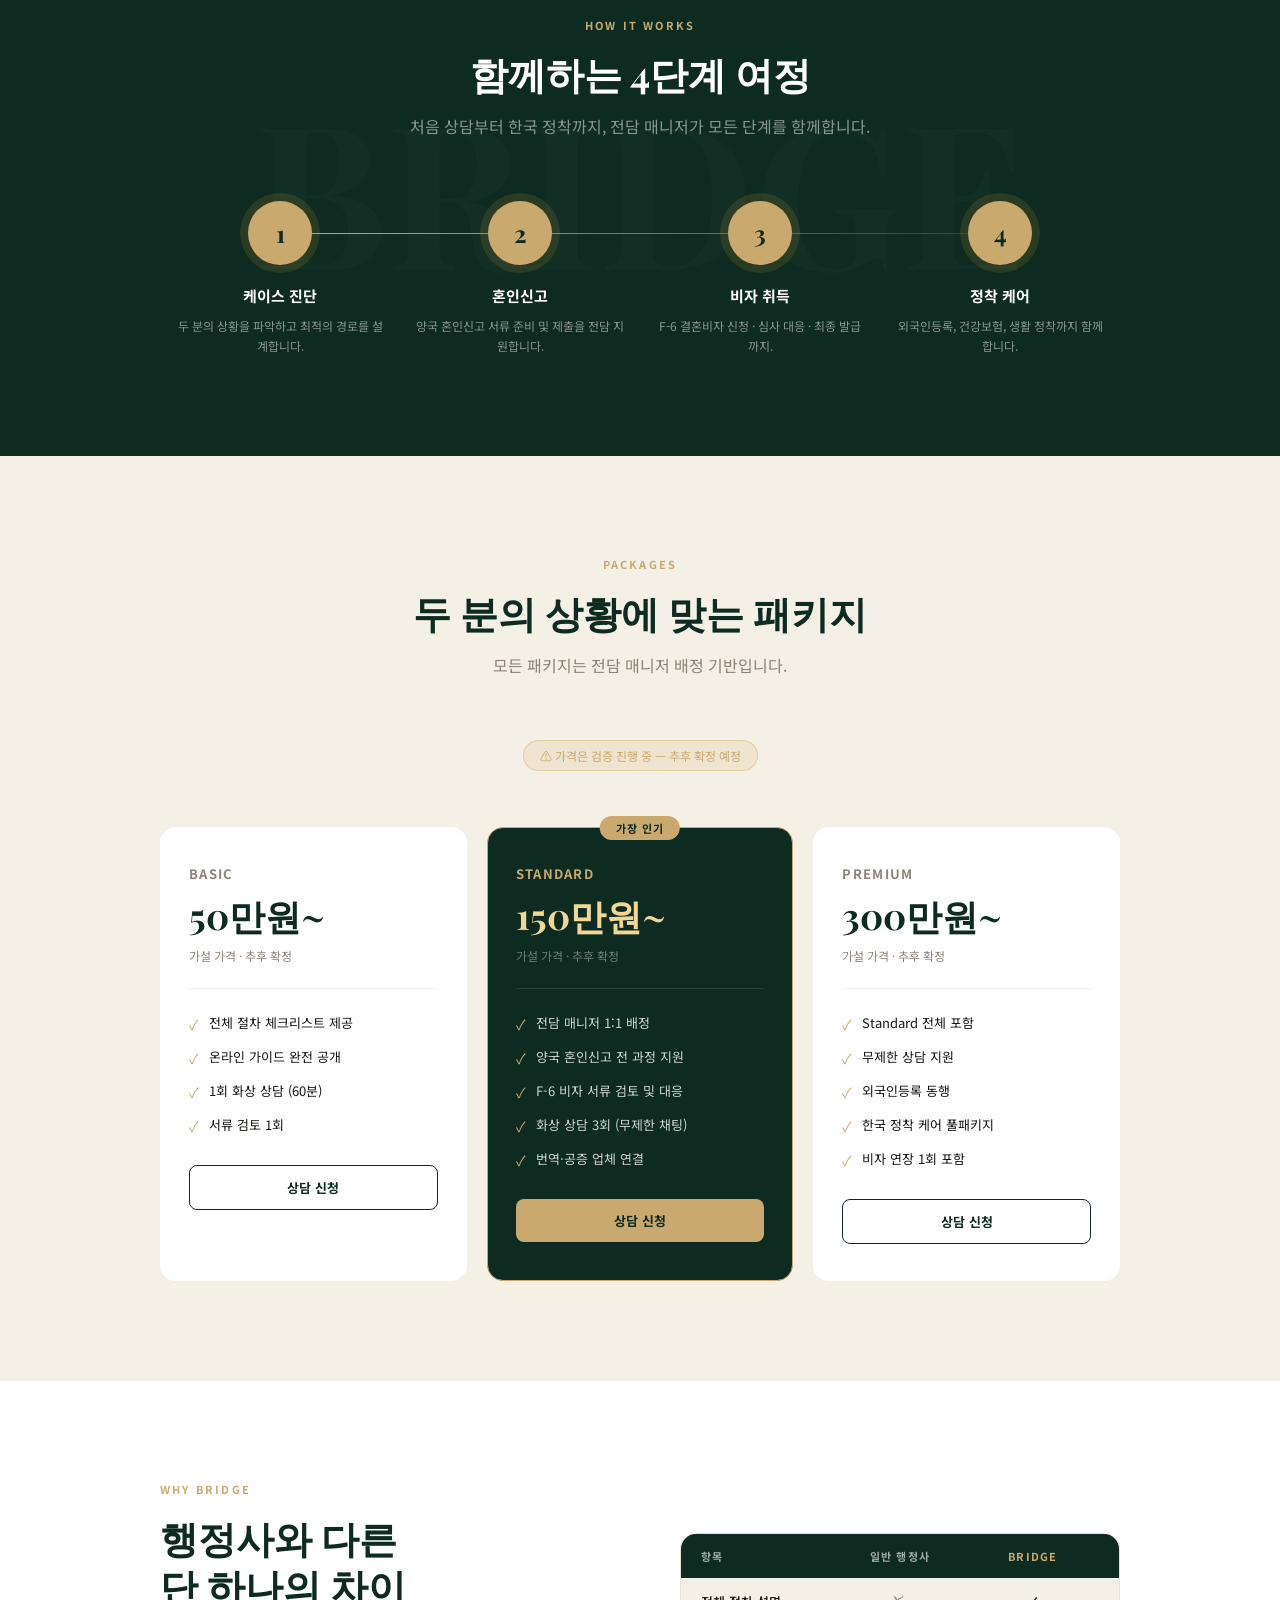
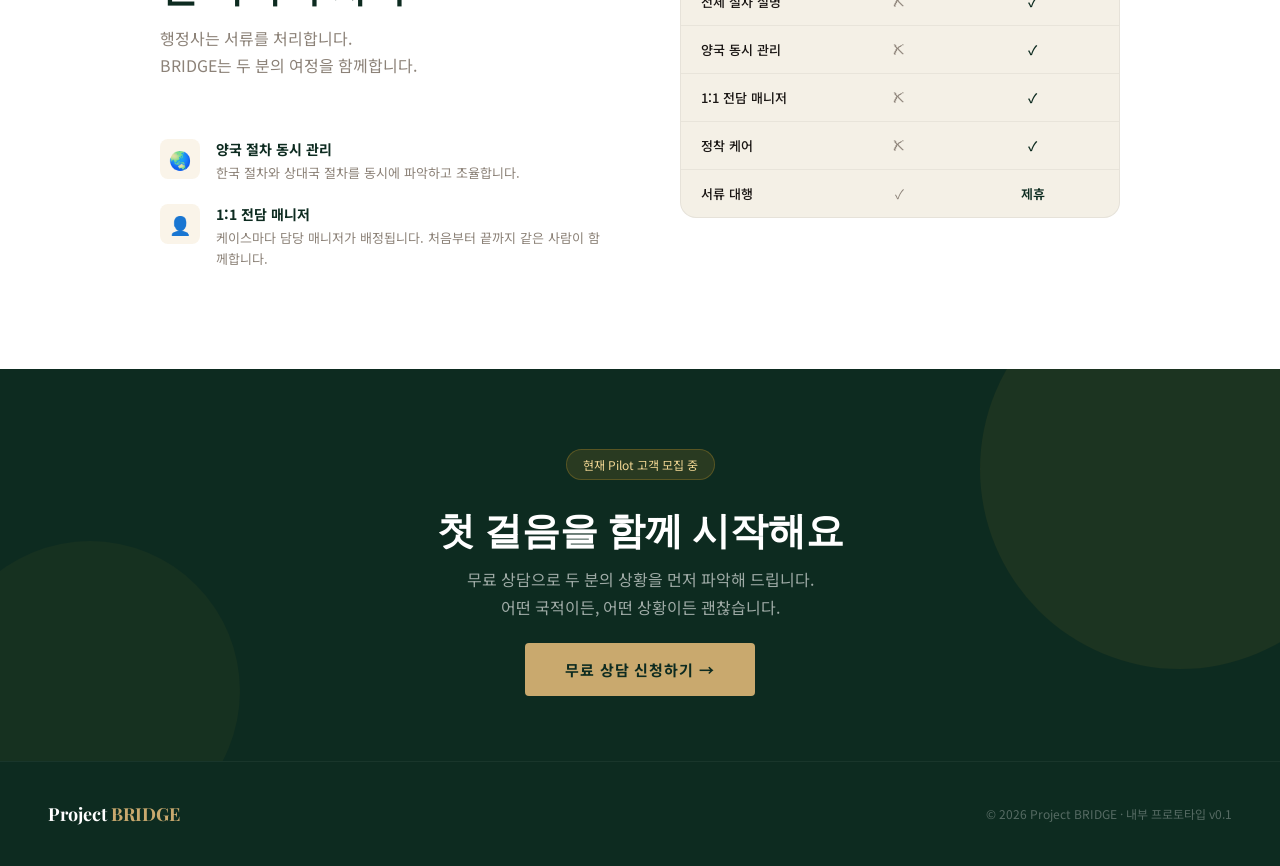
==== commit a2b85652: "Update index.html" ====
--- a/index.html
+++ b/index.html
@@ -24,14 +24,14 @@
 <!-- HERO -->
 <section class="hero">
   <div class="hero-left">
-    <div class="hero-eyebrow">from Vows to Visa</div>
+    <div class="hero-eyebrow">From Vows to Visa</div>
     <h1 class="hero-title">
       YEONBRIDGE<br>
       
     </h1>
-    <p class="hero-subtitle">ㅁㄴㅇㄹ</p>
+    <p class="hero-subtitle">연 · 緣 · yeon</p>
     <p class="hero-desc">
-      하는일
+      연브릿지는 혼인신고부터 비자까지 예비 국제부부의 결혼절차를 함께합니다.
     </p>
     <div class="hero-btns">
       <a href="#contact" class="btn-primary">무료 상담 신청 →</a>
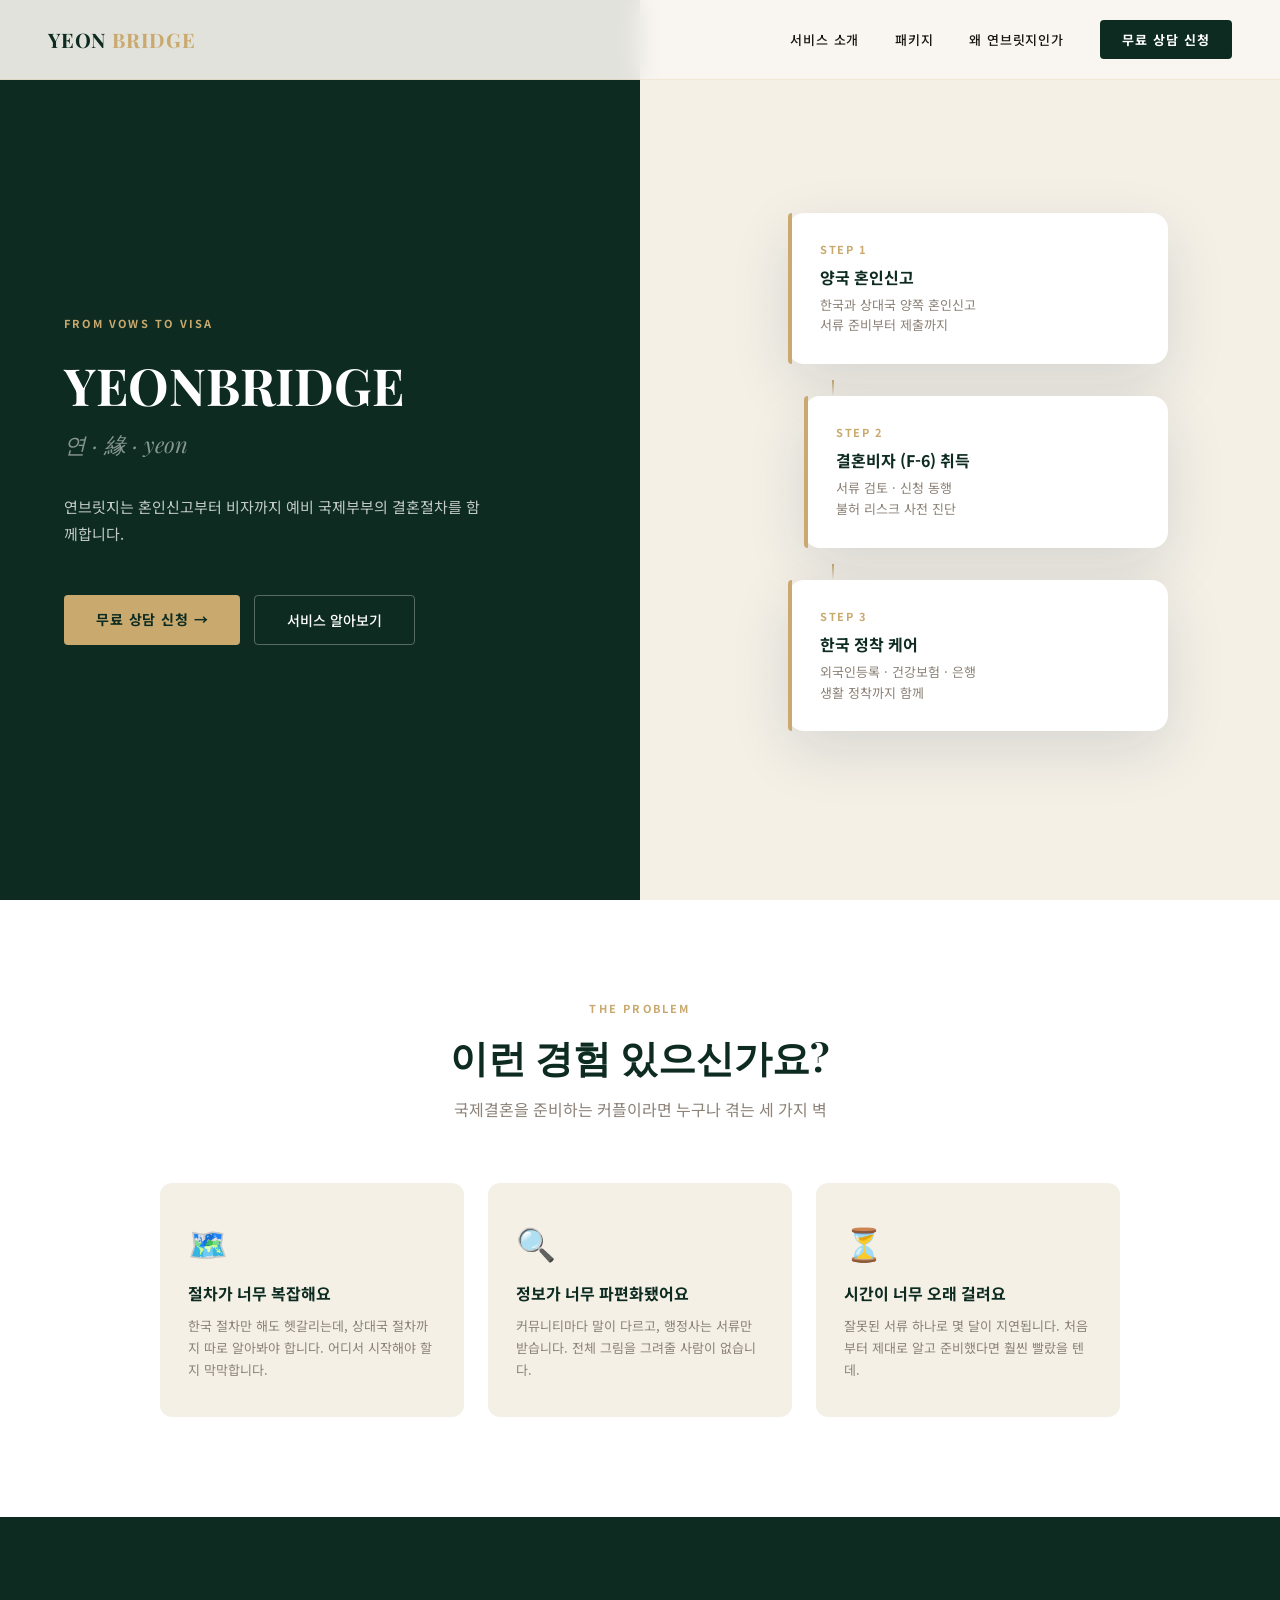
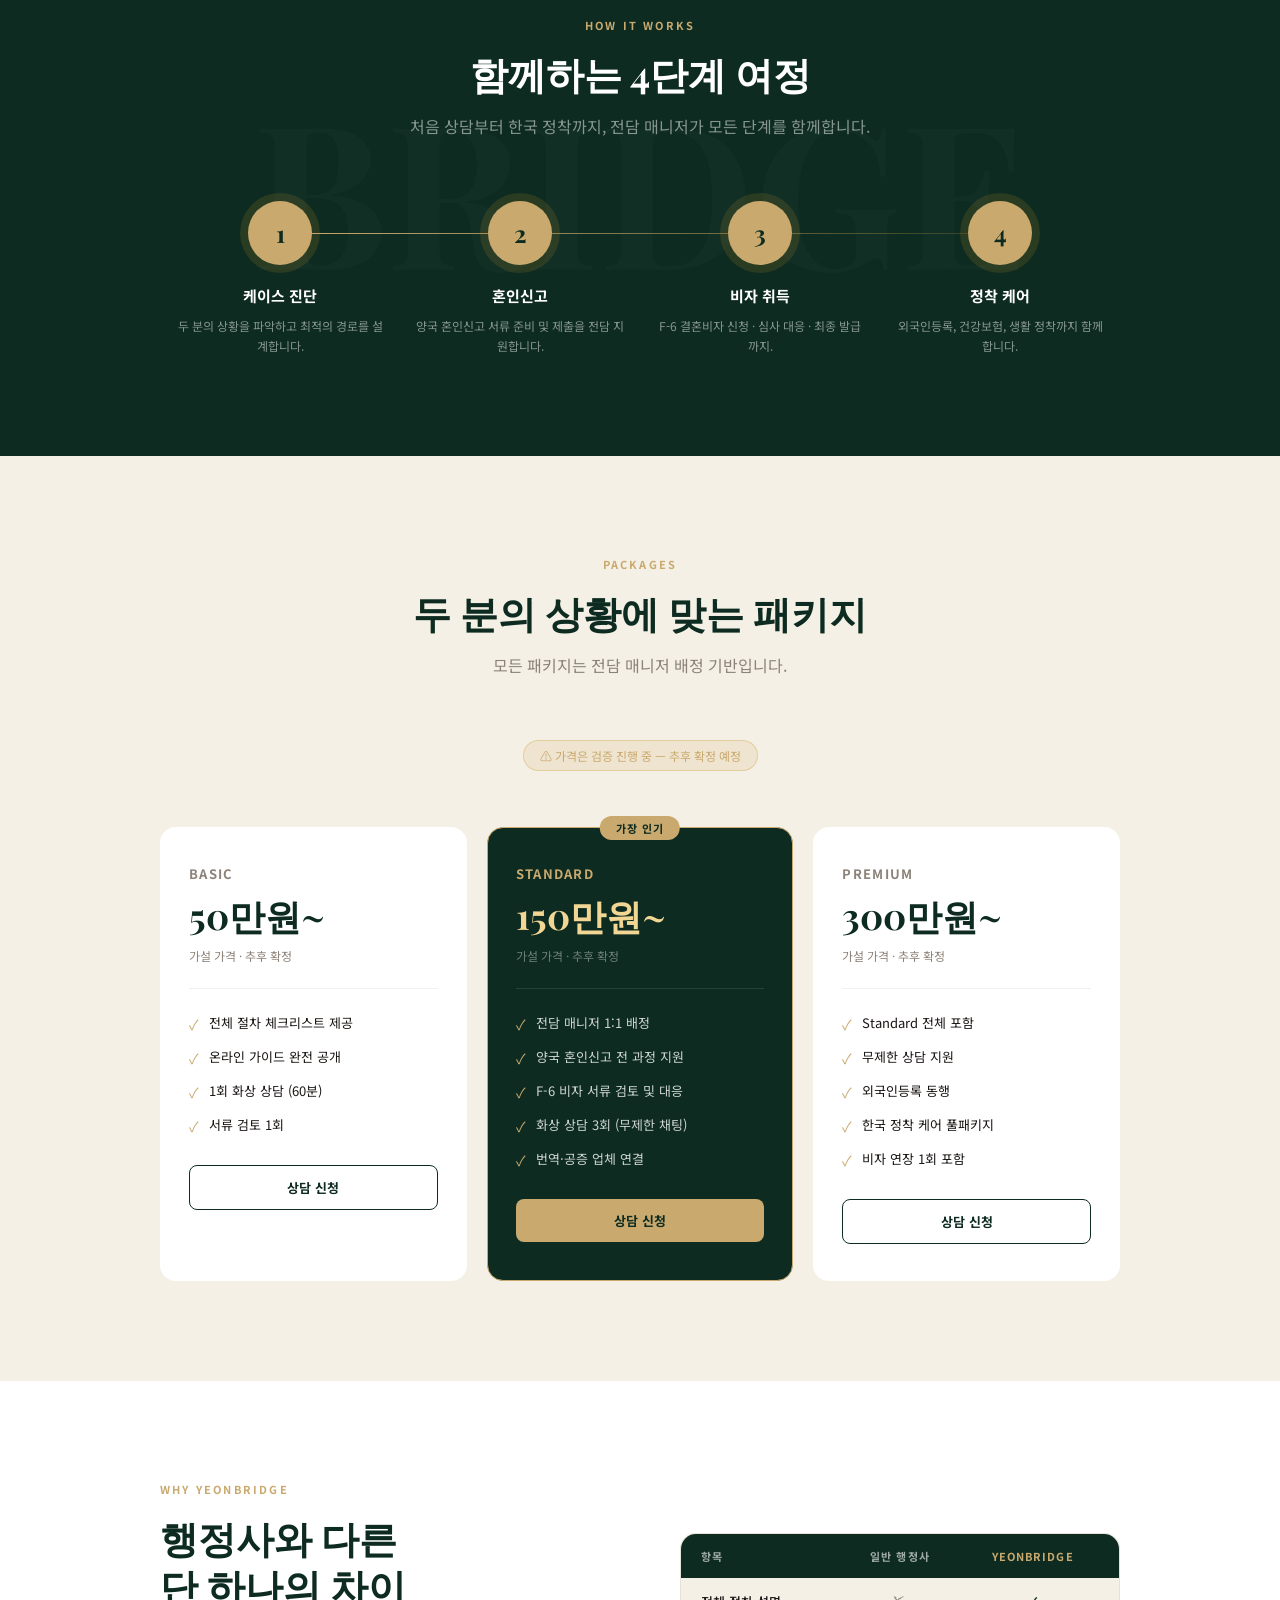
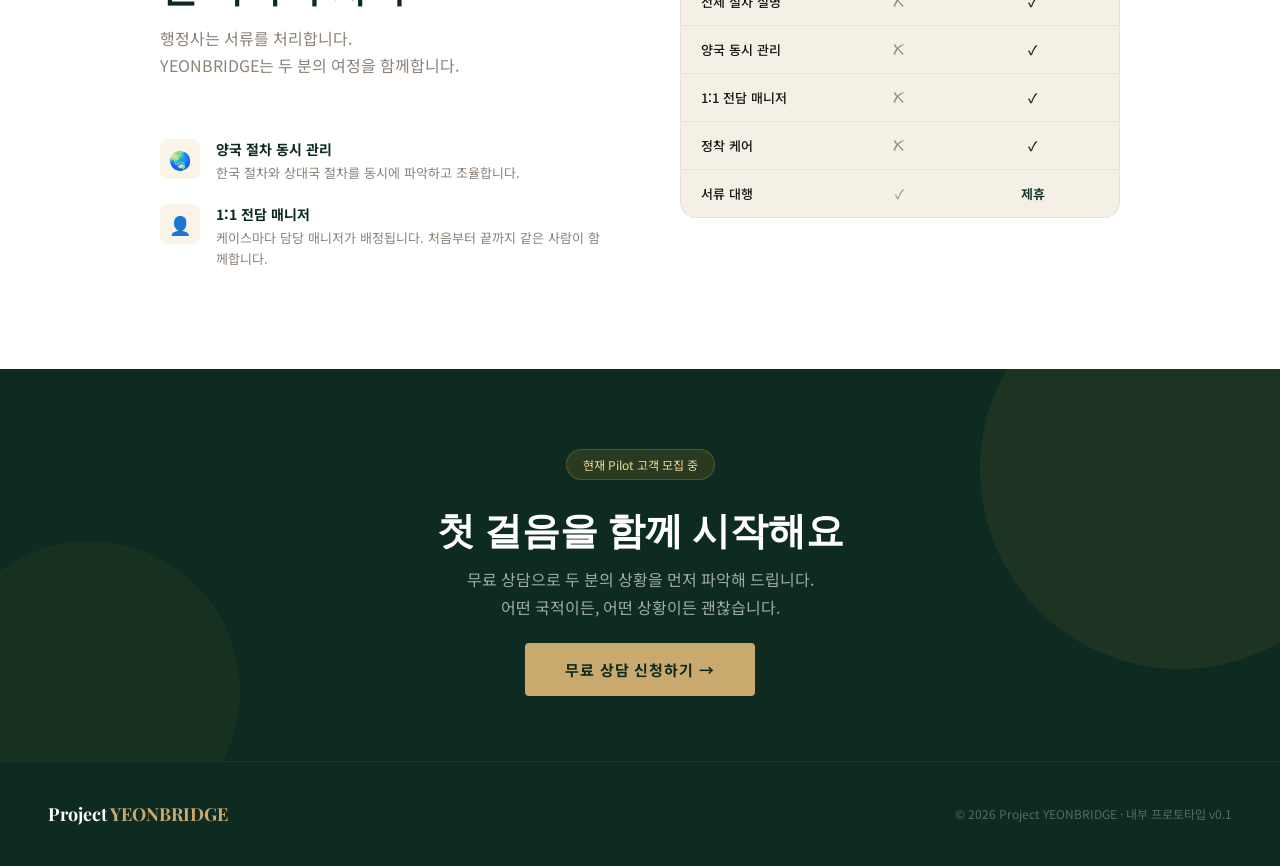
==== commit 486762f6: "Update index.html" ====
--- a/index.html
+++ b/index.html
@@ -3,7 +3,7 @@
 <head>
 <meta charset="UTF-8">
 <meta name="viewport" content="width=device-width, initial-scale=1.0">
-<title>Project BRIDGE — 국제커플 결혼 컨시어지</title>
+<title>YEONBRIDGE</title>
 <link rel="preconnect" href="https://fonts.googleapis.com">
 <link href="https://fonts.googleapis.com/css2?family=Playfair+Display:ital,wght@0,400;0,700;1,400&family=Noto+Sans+KR:wght@300;400;500;700&display=swap" rel="stylesheet">
 <link rel="stylesheet" href="style.css">
@@ -169,13 +169,13 @@
   </div>
 </section>
 
-<!-- WHY BRIDGE -->
+<!-- WHY YEONBRIDGE -->
 <section class="why" id="why">
   <div class="why-inner">
     <div class="why-text">
-      <div class="section-eyebrow">Why BRIDGE</div>
+      <div class="section-eyebrow">Why YEONBRIDGE</div>
       <h2 class="section-title fade-up">행정사와 다른<br>단 하나의 차이</h2>
-      <p class="section-sub fade-up">행정사는 서류를 처리합니다.<br>BRIDGE는 두 분의 여정을 함께합니다.</p>
+      <p class="section-sub fade-up">행정사는 서류를 처리합니다.<br>YEONBRIDGE는 두 분의 여정을 함께합니다.</p>
       <div class="why-points">
         <div class="why-point fade-up">
 
@@ -206,7 +206,7 @@
         <div class="compare-header">
           <span>항목</span>
           <span>일반 행정사</span>
-          <span>BRIDGE</span>
+          <span>YEONBRIDGE</span>
         </div>
         <div class="compare-row">
           <span>전체 절차 설명</span>
@@ -250,8 +250,8 @@
 
 <!-- FOOTER -->
 <footer>
-  <div class="footer-logo">Project <span>BRIDGE</span></div>
-  <div class="footer-copy">© 2026 Project BRIDGE · 내부 프로토타입 v0.1</div>
+  <div class="footer-logo">Project <span>YEONBRIDGE</span></div>
+  <div class="footer-copy">© 2026 Project YEONBRIDGE · 내부 프로토타입 v0.1</div>
 </footer>
 
 <script src="main.js"></script>
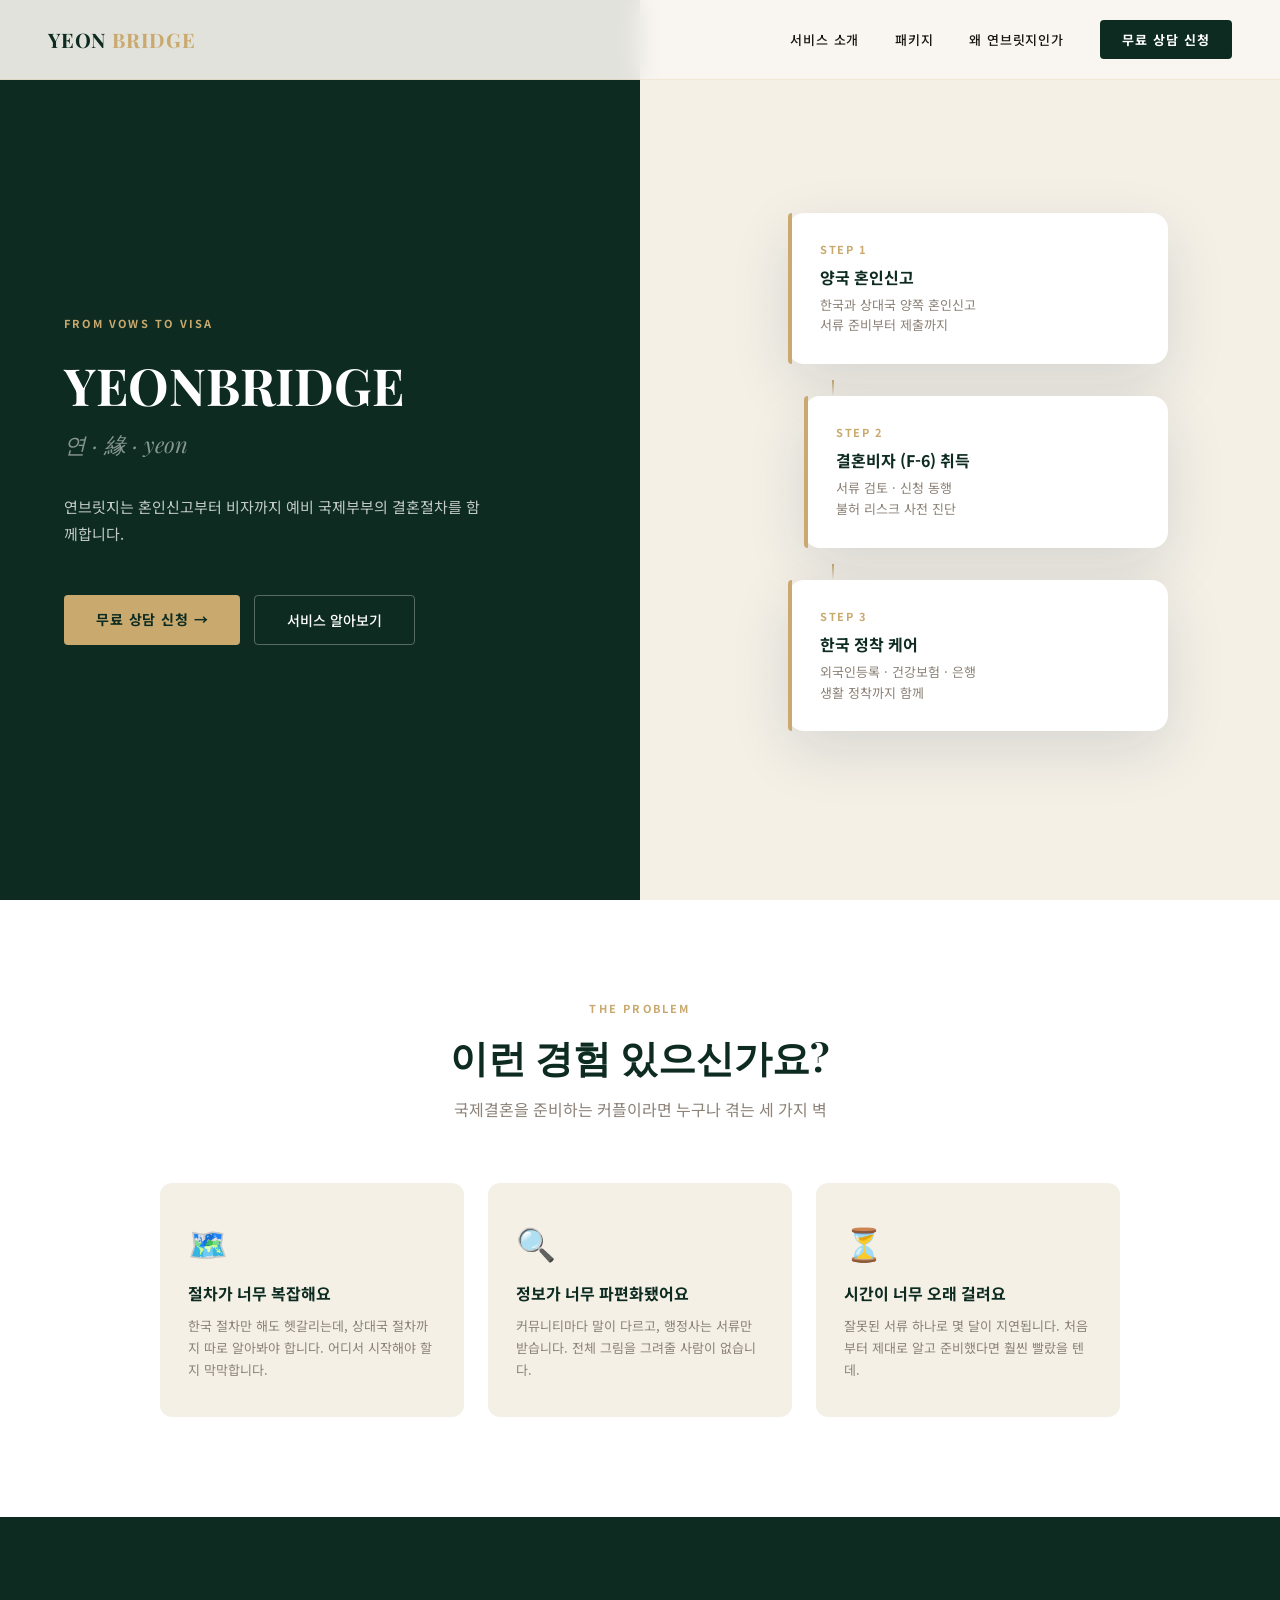
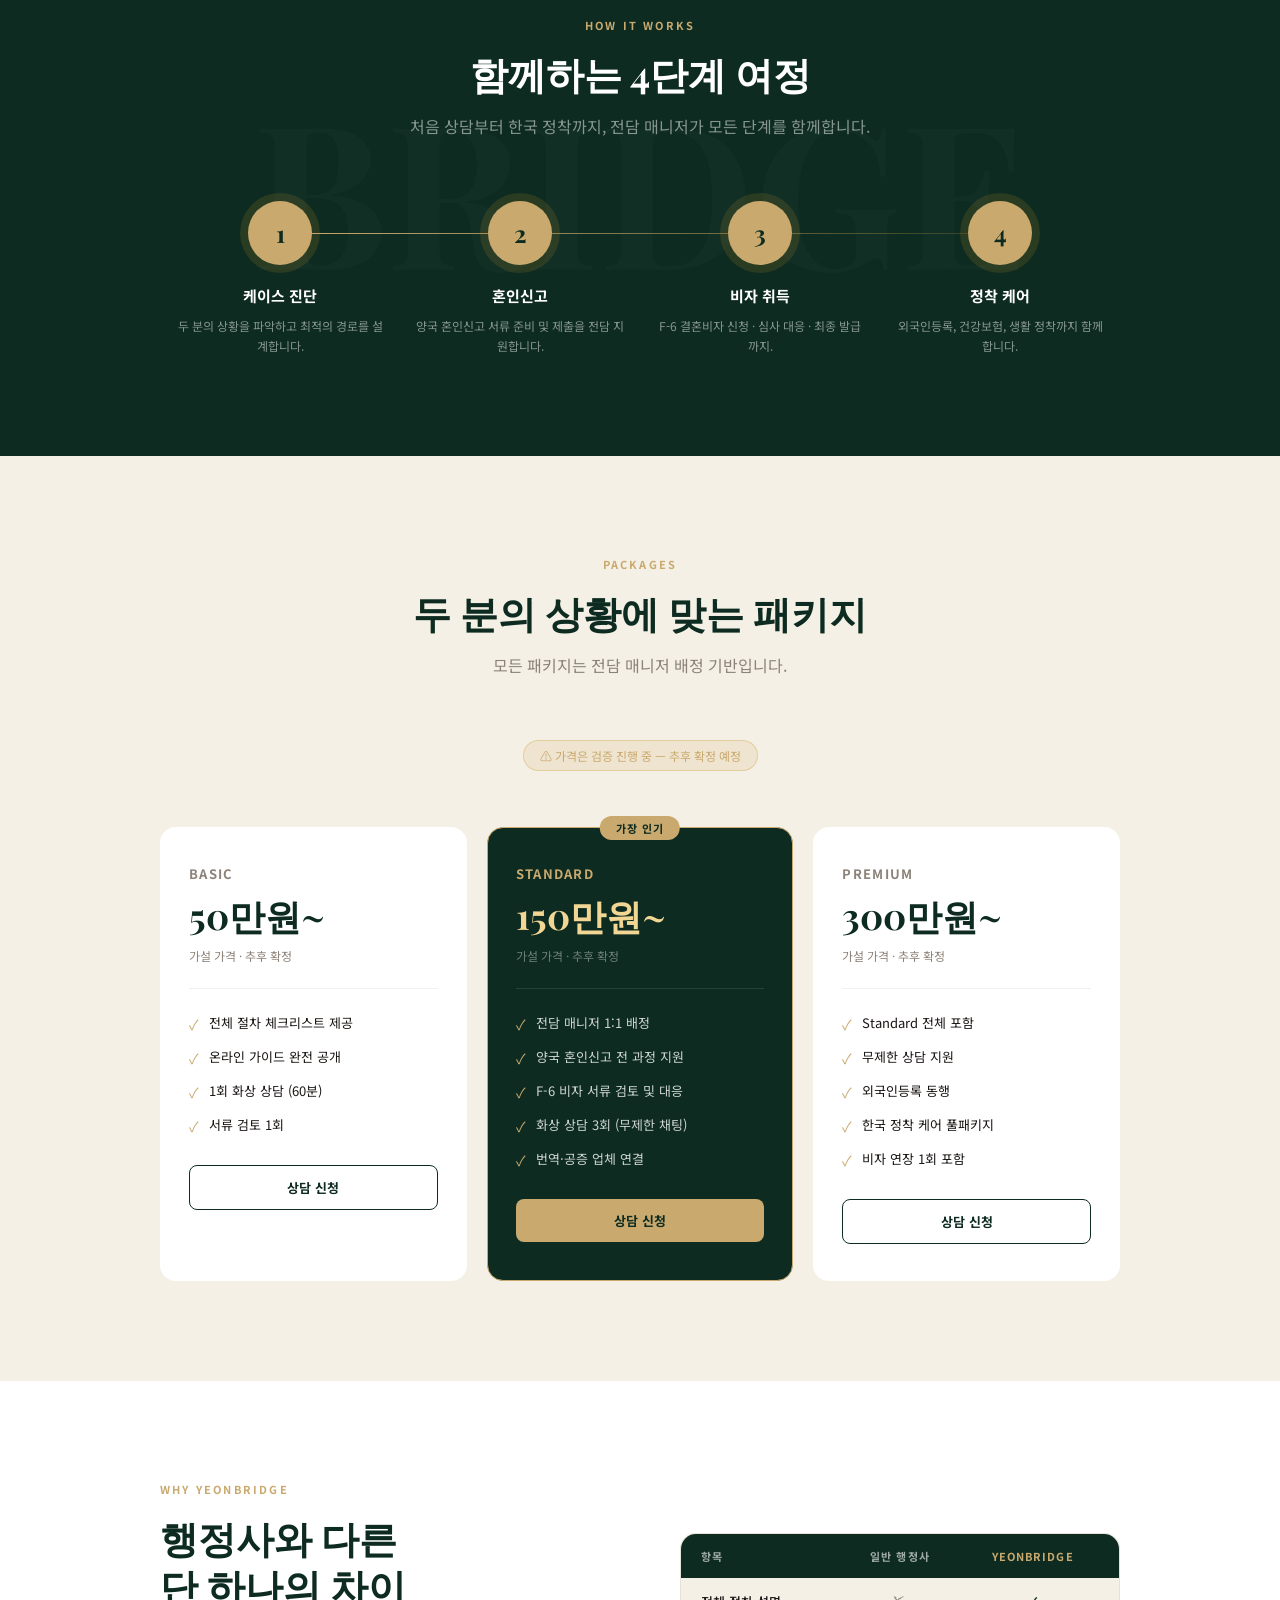
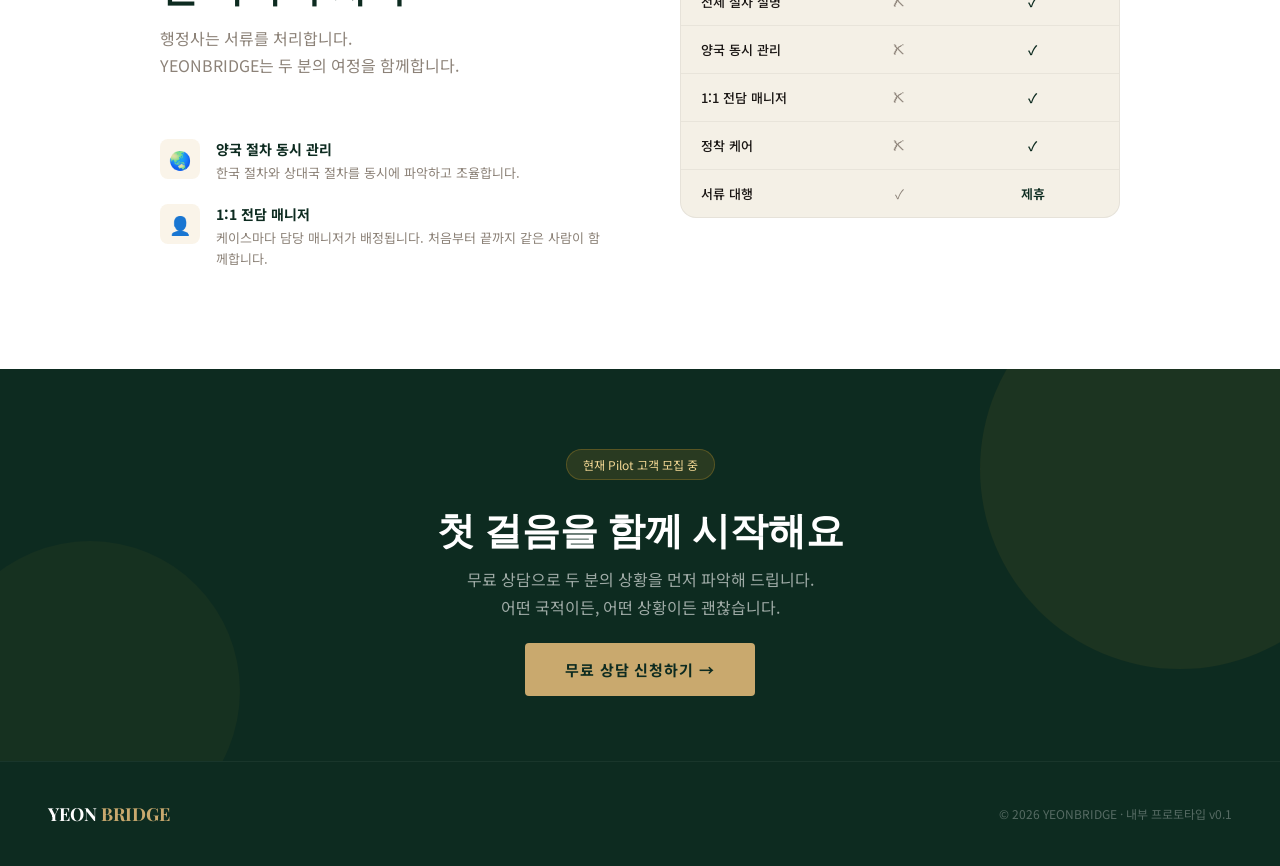
==== commit 2279b4bc: "Update index.html" ====
--- a/index.html
+++ b/index.html
@@ -250,8 +250,8 @@
 
 <!-- FOOTER -->
 <footer>
-  <div class="footer-logo">Project <span>YEONBRIDGE</span></div>
-  <div class="footer-copy">© 2026 Project YEONBRIDGE · 내부 프로토타입 v0.1</div>
+  <div class="footer-logo">YEON <span>BRIDGE</span></div>
+  <div class="footer-copy">© 2026 YEONBRIDGE · 내부 프로토타입 v0.1</div>
 </footer>
 
 <script src="main.js"></script>
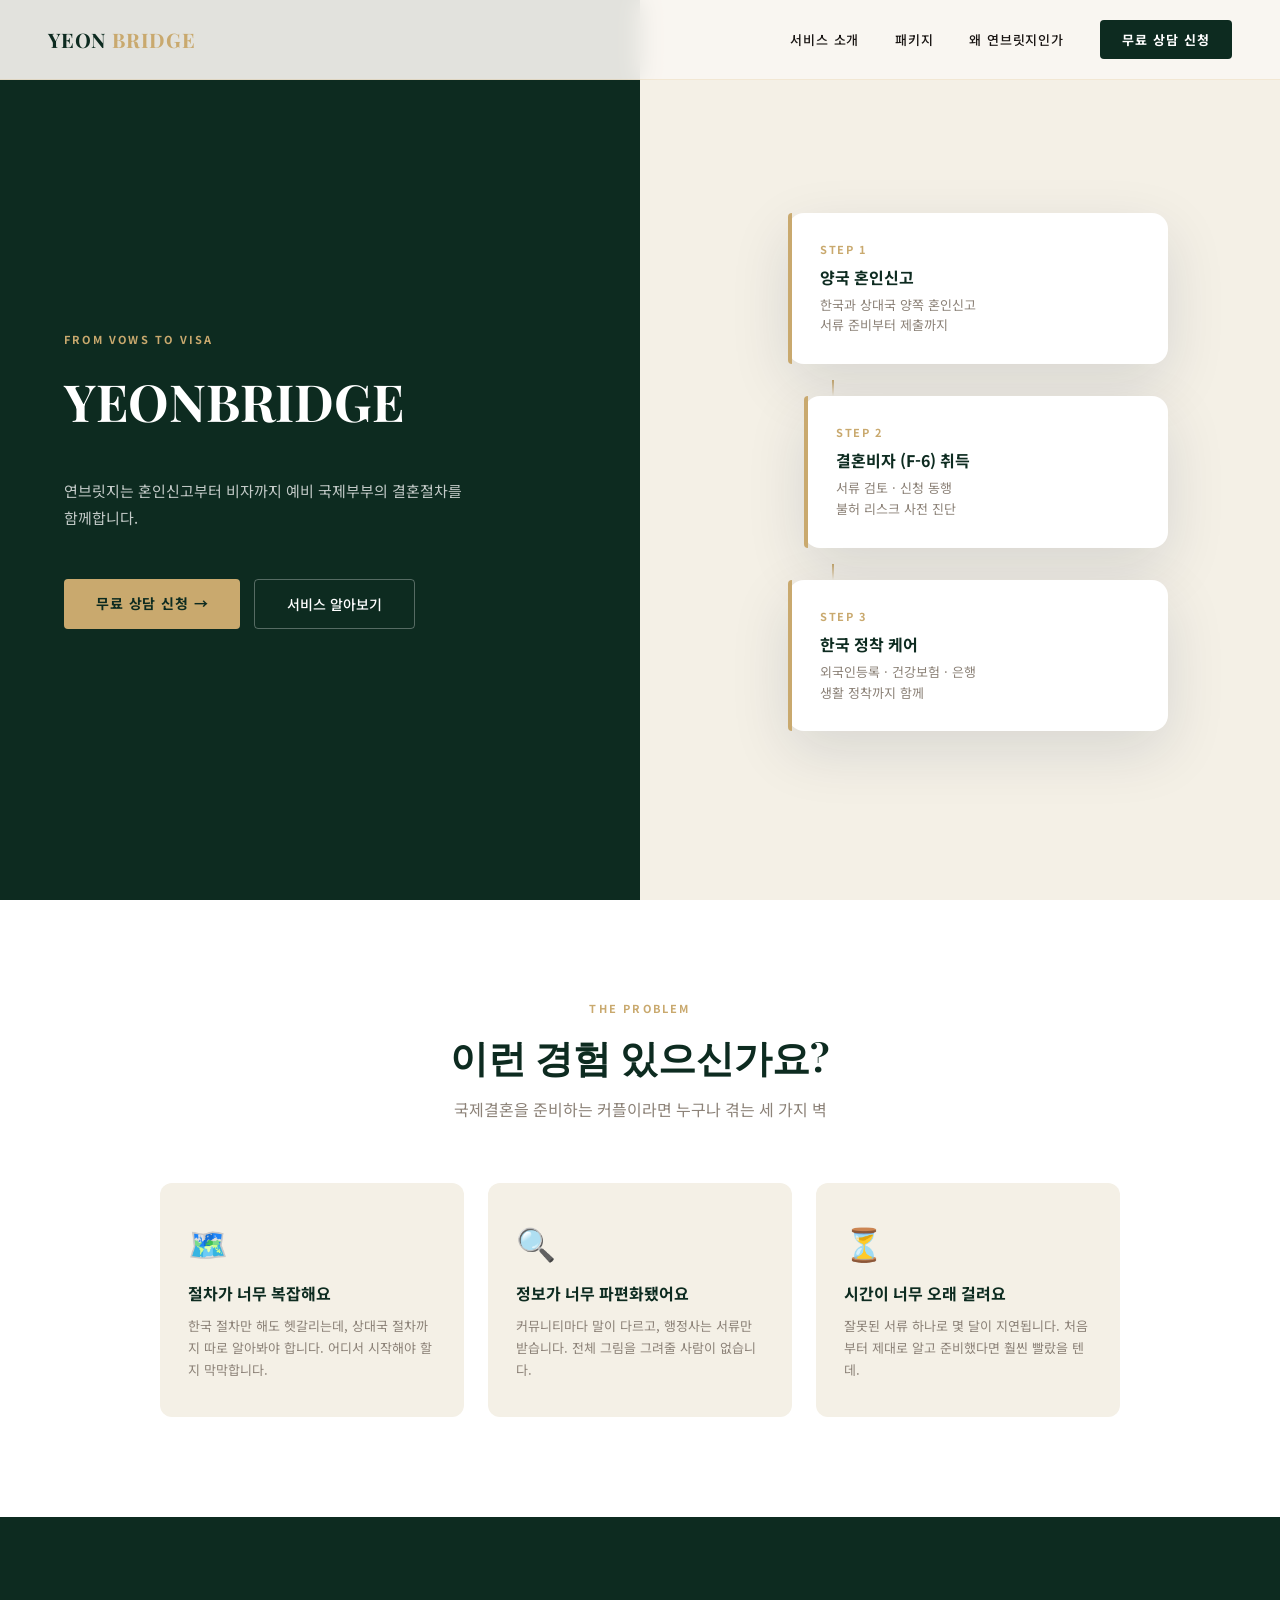
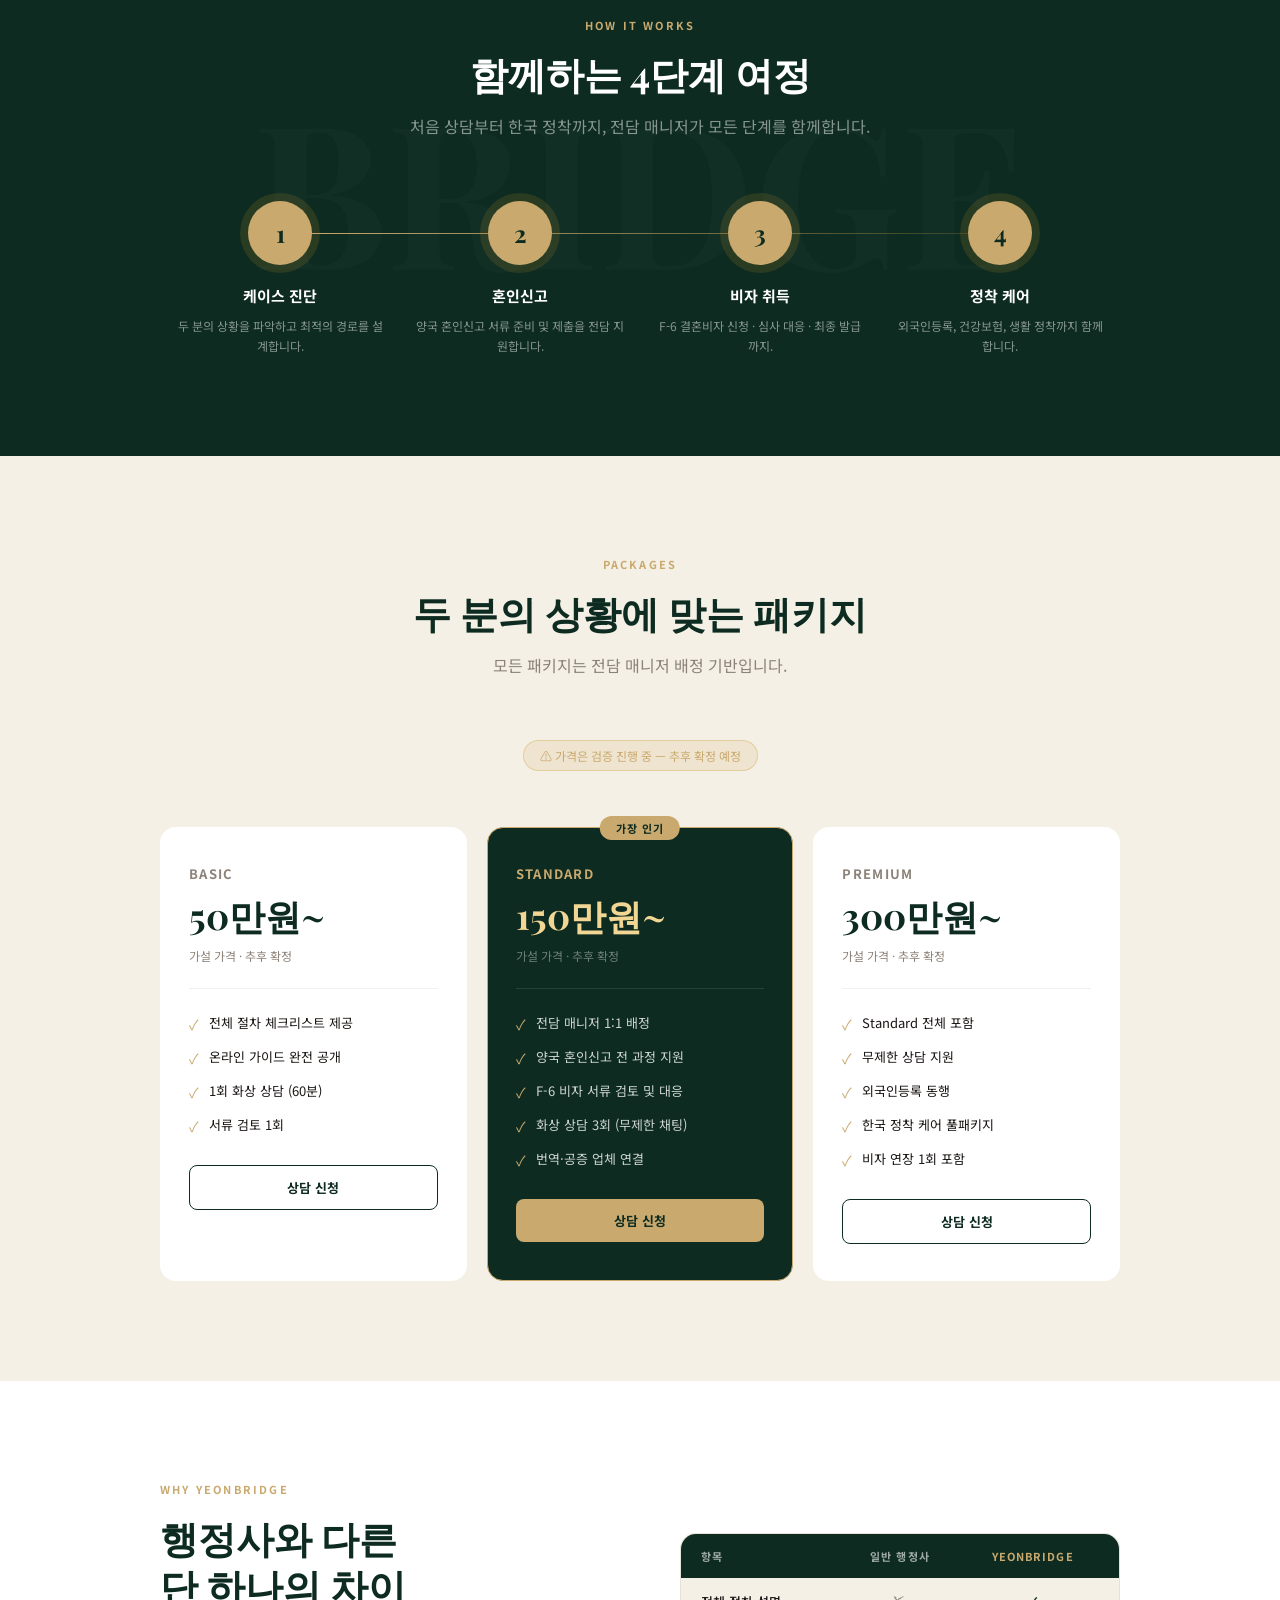
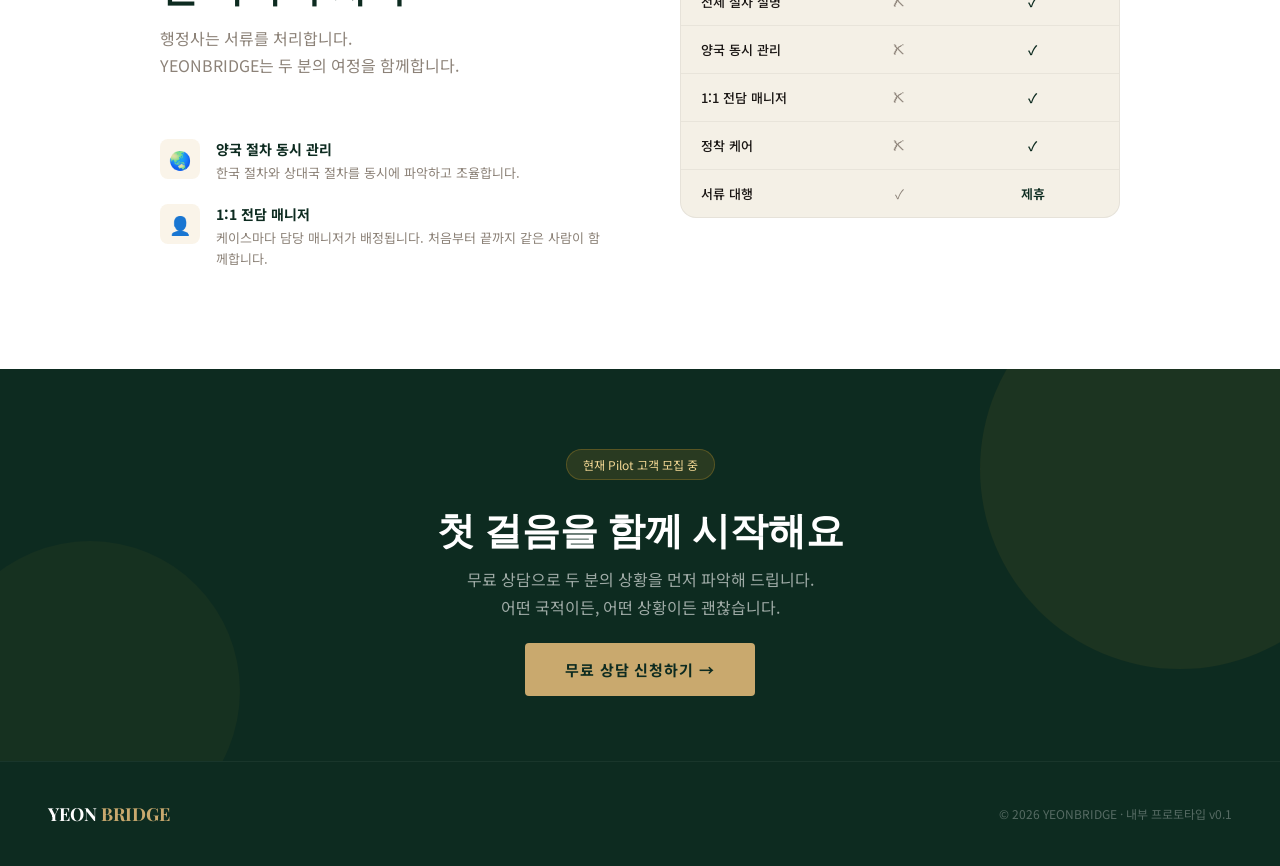
==== commit 74233e8b: "Update index.html" ====
--- a/index.html
+++ b/index.html
@@ -29,9 +29,10 @@
       YEONBRIDGE<br>
       
     </h1>
-    <p class="hero-subtitle">연 · 緣 · yeon</p>
+    <p class="hero-subtitle"></p>
     <p class="hero-desc">
-      연브릿지는 혼인신고부터 비자까지 예비 국제부부의 결혼절차를 함께합니다.
+      연브릿지는 혼인신고부터 비자까지 예비 국제부부의 결혼절차를 <br>
+      함께합니다.
     </p>
     <div class="hero-btns">
       <a href="#contact" class="btn-primary">무료 상담 신청 →</a>
